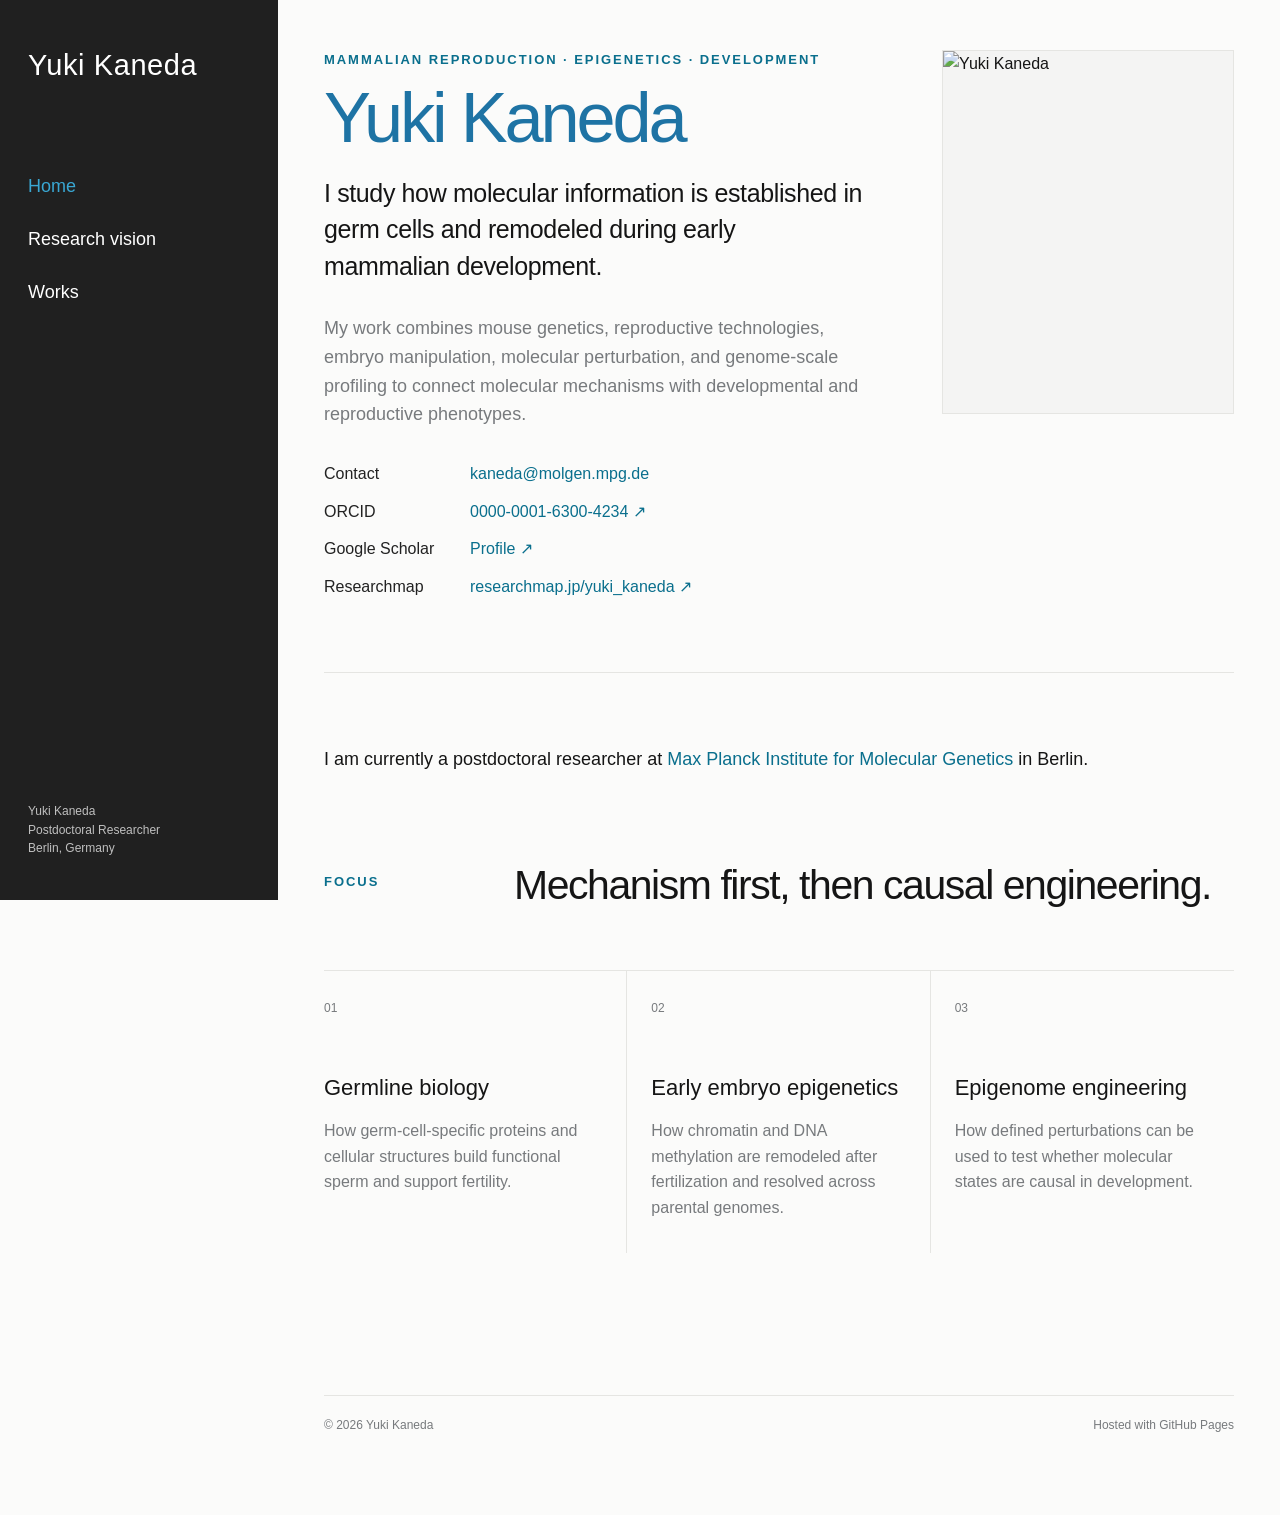
==== index.html @ d10a5d19 "Add files via upload" ====
<!doctype html>
<html lang="en">
<head>
  <meta charset="utf-8">
  <meta name="viewport" content="width=device-width, initial-scale=1">
  <meta name="description" content="Yuki Kaneda — Postdoctoral researcher in mammalian reproduction, developmental biology, and epigenetics.">
  <title>Yuki Kaneda</title>
  <link rel="stylesheet" href="styles.css">
</head>
<body>

<aside class="sidebar">
  <a class="name" href="index.html">Yuki Kaneda</a>
  <nav class="nav">
    <a class="active" href="index.html">Home</a>
    <a class="" href="research.html">Research vision</a>
    <a class="" href="works.html">Works</a>
  </nav>
  <div class="sidebar-bottom">
    Yuki Kaneda<br>
    Postdoctoral Researcher<br>
    Berlin, Germany
  </div>
</aside>
<header class="mobile-header">
  <a href="index.html">Yuki Kaneda</a>
  <nav class="mini-nav">
    <a href="index.html">Home</a>
    <a href="research.html">Research</a>
    <a href="works.html">Works</a>
  </nav>
</header>

<main class="main">
  <div class="page">
    <section class="hero">
      <div>
        <p class="kicker">Mammalian reproduction · Epigenetics · Development</p>
        <h1>Yuki Kaneda</h1>
        <p class="lead">
          I study how molecular information is established in germ cells and remodeled
          during early mammalian development.
        </p>
        <p class="sublead">
          My work combines mouse genetics, reproductive technologies, embryo manipulation,
          molecular perturbation, and genome-scale profiling to connect molecular mechanisms
          with developmental and reproductive phenotypes.
        </p>

        <div class="contact-grid">
          <div class="label">Contact</div>
          <div><a href="mailto:kaneda@molgen.mpg.de">kaneda@molgen.mpg.de</a></div>

          <div class="label">ORCID</div>
          <div><a href="https://orcid.org/0000-0001-6300-4234" target="_blank" rel="noreferrer">0000-0001-6300-4234 ↗</a></div>

          <div class="label">Google Scholar</div>
          <div><a href="https://scholar.google.com/citations?user=6YNJAUAAAAAJ&hl=en" target="_blank" rel="noreferrer">Profile ↗</a></div>

          <div class="label">Researchmap</div>
          <div><a href="https://researchmap.jp/yuki_kaneda" target="_blank" rel="noreferrer">researchmap.jp/yuki_kaneda ↗</a></div>
        </div>
      </div>

      <div class="profile-card">
        <img src="https://avatars.githubusercontent.com/u/191949254?v=4" alt="Yuki Kaneda">
      </div>
    </section>

    <hr class="rule">

    <p class="affiliation">
      I am currently a postdoctoral researcher at
      <a href="https://www.molgen.mpg.de/" target="_blank" rel="noreferrer">Max Planck Institute for Molecular Genetics</a>
      in Berlin.
    </p>

    <section class="section">
      <div class="section-title-row">
        <div class="section-label">Focus</div>
        <h2>Mechanism first, then causal engineering.</h2>
      </div>

      <div class="cards">
        <article class="card">
          <div class="num">01</div>
          <h3>Germline biology</h3>
          <p>How germ-cell-specific proteins and cellular structures build functional sperm and support fertility.</p>
        </article>
        <article class="card">
          <div class="num">02</div>
          <h3>Early embryo epigenetics</h3>
          <p>How chromatin and DNA methylation are remodeled after fertilization and resolved across parental genomes.</p>
        </article>
        <article class="card">
          <div class="num">03</div>
          <h3>Epigenome engineering</h3>
          <p>How defined perturbations can be used to test whether molecular states are causal in development.</p>
        </article>
      </div>
    </section>

    <footer class="footer">
      <span>© 2026 Yuki Kaneda</span>
      <span>Hosted with GitHub Pages</span>
    </footer>
  </div>
</main>
</body>
</html>
---- styles.css ----
:root{
  --sidebar:#202020;
  --sidebar-text:#f7f7f7;
  --bg:#fbfbfa;
  --text:#151515;
  --muted:#777a7d;
  --link:#0a6f8d;
  --line:#e5e5e2;
  --soft:#f2f3f1;
  --content:1120px;
  --sidebar-w:278px;
}

*{box-sizing:border-box}
html{scroll-behavior:smooth}
body{
  margin:0;
  background:var(--bg);
  color:var(--text);
  font-family:Inter, ui-sans-serif, -apple-system, BlinkMacSystemFont, "Segoe UI", Helvetica, Arial, sans-serif;
  line-height:1.6;
  -webkit-font-smoothing:antialiased;
}
a{color:var(--link);text-decoration:none}
a:hover{text-decoration:underline}

.sidebar{
  position:fixed;
  inset:0 auto 0 0;
  width:var(--sidebar-w);
  background:var(--sidebar);
  color:var(--sidebar-text);
  padding:42px 28px;
  display:flex;
  flex-direction:column;
  z-index:10;
}
.name{
  font-size:29px;
  font-weight:300;
  letter-spacing:.02em;
  color:white;
  text-decoration:none;
  margin-bottom:84px;
}
.nav{display:flex;flex-direction:column;gap:24px}
.nav a{
  color:white;
  font-size:18px;
  font-weight:400;
  text-decoration:none;
}
.nav a.active{color:#39a7d3}
.sidebar-bottom{
  margin-top:auto;
  font-size:12px;
  color:#bfbfbf;
  line-height:1.55;
}

.main{
  margin-left:var(--sidebar-w);
  min-height:100vh;
}
.page{
  width:min(var(--content), calc(100% - 92px));
  margin:0 auto;
  padding:44px 0 80px;
}
.hero{
  display:grid;
  grid-template-columns:minmax(0,1.3fr) minmax(260px,.7fr);
  gap:76px;
  align-items:start;
  padding-top:6px;
}
.kicker{
  font-size:13px;
  text-transform:uppercase;
  letter-spacing:.15em;
  color:var(--link);
  font-weight:700;
  margin:0 0 12px;
}
h1{
  margin:0 0 22px;
  font-size:clamp(44px,5.5vw,72px);
  line-height:1;
  letter-spacing:-.045em;
  font-weight:350;
  color:#1e73a4;
}
h2{
  margin:0 0 20px;
  font-size:clamp(30px,3.2vw,48px);
  line-height:1.1;
  letter-spacing:-.035em;
  font-weight:500;
}
h3{
  margin:0 0 8px;
  font-size:22px;
  line-height:1.35;
  font-weight:500;
}
.lead{
  max-width:760px;
  font-size:25px;
  line-height:1.45;
  letter-spacing:-.015em;
  margin:0 0 30px;
}
.sublead{
  max-width:760px;
  font-size:18px;
  color:var(--muted);
  margin:0;
}
.profile-card{
  border:1px solid var(--line);
  background:#f4f4f3;
  min-height:320px;
  overflow:hidden;
}
.profile-card img{
  width:100%;
  height:100%;
  aspect-ratio:4/5;
  object-fit:cover;
  display:block;
  filter:grayscale(15%);
}
.contact-grid{
  display:grid;
  grid-template-columns:130px 1fr;
  gap:12px 16px;
  margin-top:32px;
  font-size:16px;
}
.contact-grid .label{color:#222}
.contact-grid a{word-break:break-word}

.rule{border:0;border-top:1px solid var(--line);margin:72px 0}
.intro{
  font-size:20px;
  max-width:780px;
  margin:0;
}
.affiliation{margin-top:56px;font-size:18px}

.section{padding:72px 0}
.section.compact{padding-top:36px}
.section-title-row{
  display:grid;
  grid-template-columns:160px 1fr;
  gap:30px;
  align-items:start;
  margin-bottom:42px;
}
.section-label{
  color:var(--link);
  font-size:13px;
  font-weight:700;
  text-transform:uppercase;
  letter-spacing:.15em;
  padding-top:9px;
}
.cards{
  display:grid;
  grid-template-columns:repeat(3,1fr);
  border-top:1px solid var(--line);
}
.card{
  padding:28px 24px 32px 0;
  min-height:250px;
  border-right:1px solid var(--line);
}
.card + .card{padding-left:24px}
.card:last-child{border-right:none}
.card .num{
  color:var(--muted);
  font-size:12px;
  margin-bottom:54px;
}
.card p{color:var(--muted);margin-bottom:0}

.vision-block{
  display:grid;
  grid-template-columns:1fr 1.35fr;
  gap:70px;
  padding:56px 0;
  border-top:1px solid var(--line);
}
.vision-block:first-of-type{border-top:none}
.vision-number{
  font-size:13px;
  color:var(--link);
  font-weight:700;
  letter-spacing:.12em;
}
.vision-text p{color:#555;max-width:700px}
.question{
  font-size:22px;
  line-height:1.5;
  color:#2b2b2b;
  max-width:780px;
}

.pub-list{
  border-top:1px solid var(--line);
}
.pub{
  display:grid;
  grid-template-columns:88px 1fr;
  gap:28px;
  padding:28px 0;
  border-bottom:1px solid var(--line);
}
.pub-year{
  color:var(--muted);
  font-size:14px;
  padding-top:4px;
}
.pub-title{
  font-size:20px;
  line-height:1.4;
  color:#155d72;
  font-weight:500;
  margin:0 0 6px;
}
.pub-authors,.pub-journal{
  color:var(--muted);
  margin:2px 0;
  font-size:15px;
}
.pub-links{
  display:flex;
  flex-wrap:wrap;
  gap:14px;
  margin-top:11px;
  font-size:14px;
  font-weight:600;
}
.note{
  background:var(--soft);
  padding:18px 20px;
  border-left:3px solid var(--link);
  color:#555;
  margin-top:28px;
}
.footer{
  margin-top:70px;
  padding-top:20px;
  border-top:1px solid var(--line);
  display:flex;
  justify-content:space-between;
  gap:20px;
  color:var(--muted);
  font-size:12px;
}

.mobile-header{display:none}

@media (max-width: 900px){
  .sidebar{display:none}
  .mobile-header{
    display:flex;
    position:sticky;
    top:0;
    z-index:20;
    background:rgba(32,32,32,.96);
    color:white;
    align-items:center;
    justify-content:space-between;
    padding:14px 20px;
  }
  .mobile-header a{color:white;text-decoration:none}
  .mobile-header .mini-nav{display:flex;gap:14px;font-size:13px}
  .main{margin-left:0}
  .page{width:min(100% - 40px, var(--content));padding-top:44px}
  .hero{grid-template-columns:1fr;gap:38px}
  .profile-card{width:min(380px,100%)}
  .section-title-row,.vision-block{grid-template-columns:1fr;gap:18px}
  .cards{grid-template-columns:1fr}
  .card,.card + .card{
    padding:28px 0;
    border-right:none;
    border-bottom:1px solid var(--line);
    min-height:auto;
  }
  .card .num{margin-bottom:20px}
}

@media (max-width: 560px){
  .mobile-header{align-items:flex-start}
  .mobile-header .mini-nav{gap:9px;flex-wrap:wrap;justify-content:flex-end}
  .page{width:calc(100% - 30px)}
  h1{font-size:48px}
  .lead{font-size:21px}
  .contact-grid{grid-template-columns:1fr;gap:2px}
  .contact-grid .label{margin-top:10px;font-weight:600}
  .pub{grid-template-columns:1fr;gap:5px}
  .footer{flex-direction:column}
}
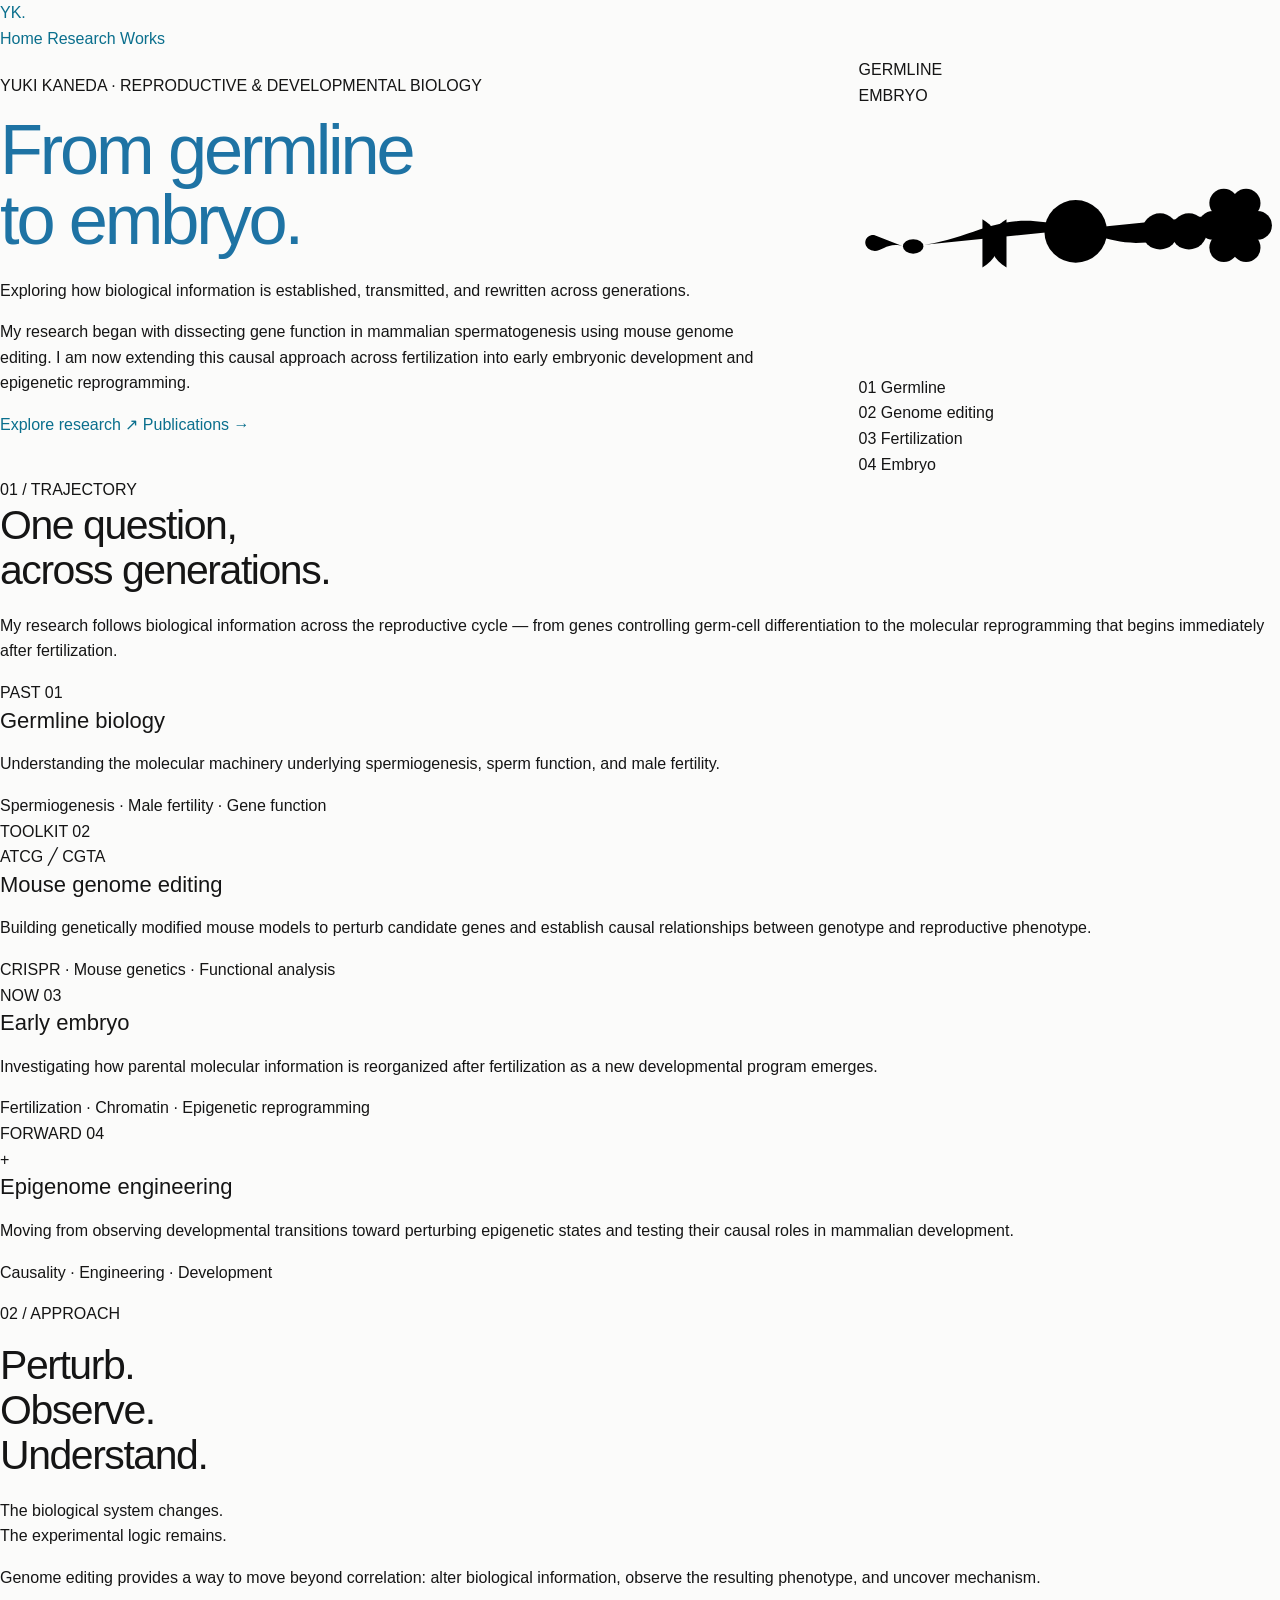
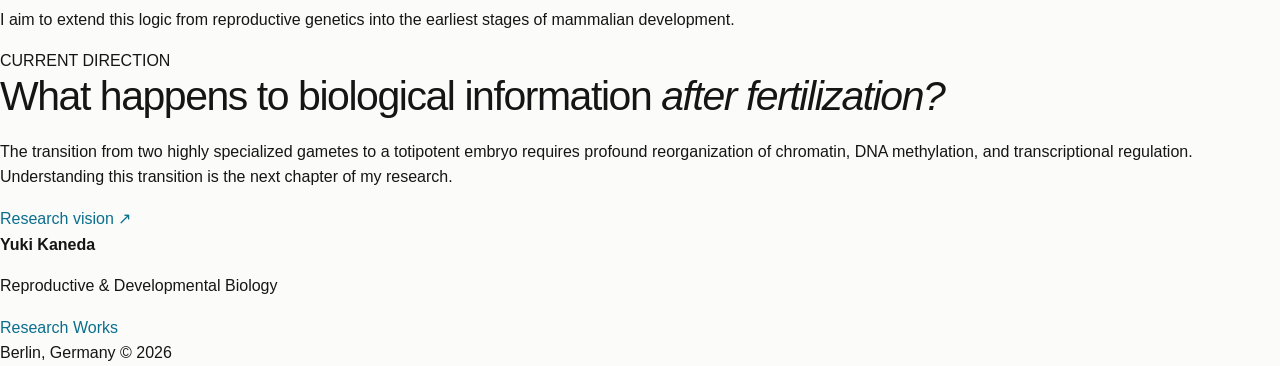
==== commit de717af7: "Refactor index.html for improved structure and content Updated the HTML structure and content, inclu" ====
--- a/index.html
+++ b/index.html
@@ -1,110 +1,446 @@
-<!doctype html>
+<!DOCTYPE html>
 <html lang="en">
 <head>
-  <meta charset="utf-8">
-  <meta name="viewport" content="width=device-width, initial-scale=1">
-  <meta name="description" content="Yuki Kaneda — Postdoctoral researcher in mammalian reproduction, developmental biology, and epigenetics.">
-  <title>Yuki Kaneda</title>
+  <meta charset="UTF-8">
+  <meta name="viewport" content="width=device-width, initial-scale=1.0">
+
+  <title>Yuki Kaneda | Reproduction & Development</title>
+
+  <meta
+    name="description"
+    content="Yuki Kaneda — studying mammalian reproduction, germline biology, genome editing and early embryonic development."
+  >
+
   <link rel="stylesheet" href="styles.css">
 </head>
+
 <body>
 
-<aside class="sidebar">
-  <a class="name" href="index.html">Yuki Kaneda</a>
-  <nav class="nav">
-    <a class="active" href="index.html">Home</a>
-    <a class="" href="research.html">Research vision</a>
-    <a class="" href="works.html">Works</a>
-  </nav>
-  <div class="sidebar-bottom">
-    Yuki Kaneda<br>
-    Postdoctoral Researcher<br>
-    Berlin, Germany
-  </div>
-</aside>
-<header class="mobile-header">
-  <a href="index.html">Yuki Kaneda</a>
-  <nav class="mini-nav">
-    <a href="index.html">Home</a>
+<header class="site-header">
+  <a class="logo" href="index.html">
+    YK<span>.</span>
+  </a>
+
+  <nav>
+    <a href="index.html" class="active">Home</a>
     <a href="research.html">Research</a>
     <a href="works.html">Works</a>
   </nav>
 </header>
 
-<main class="main">
-  <div class="page">
-    <section class="hero">
-      <div>
-        <p class="kicker">Mammalian reproduction · Epigenetics · Development</p>
-        <h1>Yuki Kaneda</h1>
-        <p class="lead">
-          I study how molecular information is established in germ cells and remodeled
-          during early mammalian development.
-        </p>
-        <p class="sublead">
-          My work combines mouse genetics, reproductive technologies, embryo manipulation,
-          molecular perturbation, and genome-scale profiling to connect molecular mechanisms
-          with developmental and reproductive phenotypes.
-        </p>
-
-        <div class="contact-grid">
-          <div class="label">Contact</div>
-          <div><a href="mailto:kaneda@molgen.mpg.de">kaneda@molgen.mpg.de</a></div>
-
-          <div class="label">ORCID</div>
-          <div><a href="https://orcid.org/0000-0001-6300-4234" target="_blank" rel="noreferrer">0000-0001-6300-4234 ↗</a></div>
-
-          <div class="label">Google Scholar</div>
-          <div><a href="https://scholar.google.com/citations?user=6YNJAUAAAAAJ&hl=en" target="_blank" rel="noreferrer">Profile ↗</a></div>
-
-          <div class="label">Researchmap</div>
-          <div><a href="https://researchmap.jp/yuki_kaneda" target="_blank" rel="noreferrer">researchmap.jp/yuki_kaneda ↗</a></div>
-        </div>
+
+<main>
+
+  <!-- HERO -->
+  <section class="hero">
+
+    <div class="hero-copy">
+
+      <p class="eyebrow">YUKI KANEDA · REPRODUCTIVE & DEVELOPMENTAL BIOLOGY</p>
+
+      <h1>
+        From
+        <span class="germline-text">germline</span>
+        <br>
+        to
+        <span class="embryo-text">embryo.</span>
+      </h1>
+
+      <p class="hero-lead">
+        Exploring how biological information is established,
+        transmitted, and rewritten across generations.
+      </p>
+
+      <p class="hero-description">
+        My research began with dissecting gene function in mammalian
+        spermatogenesis using mouse genome editing. I am now extending
+        this causal approach across fertilization into early embryonic
+        development and epigenetic reprogramming.
+      </p>
+
+      <div class="hero-links">
+        <a class="primary-button" href="research.html">
+          Explore research
+          <span>↗</span>
+        </a>
+
+        <a class="text-link" href="works.html">
+          Publications →
+        </a>
       </div>
 
-      <div class="profile-card">
-        <img src="https://avatars.githubusercontent.com/u/191949254?v=4" alt="Yuki Kaneda">
+    </div>
+
+
+    <!-- DEVELOPMENTAL VISUAL -->
+    <div class="development-visual" aria-hidden="true">
+
+      <div class="visual-label label-left">
+        GERMLINE
       </div>
-    </section>
-
-    <hr class="rule">
-
-    <p class="affiliation">
-      I am currently a postdoctoral researcher at
-      <a href="https://www.molgen.mpg.de/" target="_blank" rel="noreferrer">Max Planck Institute for Molecular Genetics</a>
-      in Berlin.
+
+      <div class="visual-label label-right">
+        EMBRYO
+      </div>
+
+
+      <svg viewBox="0 0 700 430" class="development-svg">
+
+        <defs>
+          <linearGradient id="trajectoryGradient"
+                          x1="0%" y1="0%"
+                          x2="100%" y2="0%">
+            <stop offset="0%" stop-color="#28717a"/>
+            <stop offset="52%" stop-color="#806b91"/>
+            <stop offset="100%" stop-color="#c77f68"/>
+          </linearGradient>
+        </defs>
+
+
+        <!-- trajectory -->
+        <path
+          class="trajectory"
+          d="M80 230
+             C180 225 220 175 310 190
+             C400 205 420 235 500 220
+             C555 210 585 190 625 175"
+        />
+
+
+        <!-- sperm -->
+        <g class="sperm">
+          <ellipse cx="90" cy="230" rx="17" ry="12"/>
+          <path
+            d="M74 230
+               C45 220 35 245 18 235
+               C5 228 10 210 25 211"
+          />
+        </g>
+
+
+        <!-- genome editing -->
+        <g class="dna-symbol">
+          <path d="M205 185 C240 205 240 245 205 265"/>
+          <path d="M245 185 C210 205 210 245 245 265"/>
+
+          <line x1="215" y1="198" x2="235" y2="198"/>
+          <line x1="211" y1="215" x2="239" y2="215"/>
+          <line x1="211" y1="235" x2="239" y2="235"/>
+          <line x1="215" y1="252" x2="235" y2="252"/>
+        </g>
+
+
+        <!-- oocyte / fertilization -->
+        <g class="fertilization">
+          <circle cx="360" cy="205" r="52"/>
+          <circle cx="345" cy="197" r="11"/>
+          <circle cx="375" cy="214" r="11"/>
+        </g>
+
+
+        <!-- two cell -->
+        <g class="two-cell">
+          <circle cx="500" cy="205" r="30"/>
+          <circle cx="548" cy="205" r="30"/>
+        </g>
+
+
+        <!-- embryo -->
+        <g class="embryo-cluster">
+          <circle cx="606" cy="158" r="24"/>
+          <circle cx="643" cy="158" r="24"/>
+
+          <circle cx="588" cy="195" r="24"/>
+          <circle cx="625" cy="195" r="24"/>
+          <circle cx="662" cy="195" r="24"/>
+
+          <circle cx="606" cy="232" r="24"/>
+          <circle cx="643" cy="232" r="24"/>
+        </g>
+
+      </svg>
+
+
+      <div class="stage-labels">
+
+        <div>
+          <span>01</span>
+          Germline
+        </div>
+
+        <div>
+          <span>02</span>
+          Genome editing
+        </div>
+
+        <div>
+          <span>03</span>
+          Fertilization
+        </div>
+
+        <div>
+          <span>04</span>
+          Embryo
+        </div>
+
+      </div>
+
+    </div>
+
+  </section>
+
+
+
+  <!-- TRAJECTORY -->
+  <section class="trajectory-section">
+
+    <div class="section-number">01 / TRAJECTORY</div>
+
+    <div class="trajectory-heading">
+
+      <h2>
+        One question,
+        <br>
+        across generations.
+      </h2>
+
+      <p>
+        My research follows biological information across the
+        reproductive cycle — from genes controlling germ-cell
+        differentiation to the molecular reprogramming that begins
+        immediately after fertilization.
+      </p>
+
+    </div>
+
+
+    <div class="research-flow">
+
+
+      <article class="research-stage germline-stage">
+
+        <div class="stage-top">
+          <span>PAST</span>
+          <span>01</span>
+        </div>
+
+        <div class="cell-icon single-cell"></div>
+
+        <h3>Germline biology</h3>
+
+        <p>
+          Understanding the molecular machinery underlying
+          spermiogenesis, sperm function, and male fertility.
+        </p>
+
+        <div class="keywords">
+          Spermiogenesis · Male fertility · Gene function
+        </div>
+
+      </article>
+
+
+
+      <article class="research-stage editing-stage">
+
+        <div class="stage-top">
+          <span>TOOLKIT</span>
+          <span>02</span>
+        </div>
+
+        <div class="edit-icon">
+          <span>ATCG</span>
+          <span class="edit-cut">╱</span>
+          <span>CGTA</span>
+        </div>
+
+        <h3>Mouse genome editing</h3>
+
+        <p>
+          Building genetically modified mouse models to perturb
+          candidate genes and establish causal relationships between
+          genotype and reproductive phenotype.
+        </p>
+
+        <div class="keywords">
+          CRISPR · Mouse genetics · Functional analysis
+        </div>
+
+      </article>
+
+
+
+      <article class="research-stage embryo-stage">
+
+        <div class="stage-top">
+          <span>NOW</span>
+          <span>03</span>
+        </div>
+
+        <div class="mini-embryo">
+          <i></i>
+          <i></i>
+          <i></i>
+          <i></i>
+        </div>
+
+        <h3>Early embryo</h3>
+
+        <p>
+          Investigating how parental molecular information is
+          reorganized after fertilization as a new developmental
+          program emerges.
+        </p>
+
+        <div class="keywords">
+          Fertilization · Chromatin · Epigenetic reprogramming
+        </div>
+
+      </article>
+
+
+
+      <article class="research-stage future-stage">
+
+        <div class="stage-top">
+          <span>FORWARD</span>
+          <span>04</span>
+        </div>
+
+        <div class="future-icon">
+          <div></div>
+          <span>+</span>
+        </div>
+
+        <h3>Epigenome engineering</h3>
+
+        <p>
+          Moving from observing developmental transitions toward
+          perturbing epigenetic states and testing their causal roles
+          in mammalian development.
+        </p>
+
+        <div class="keywords">
+          Causality · Engineering · Development
+        </div>
+
+      </article>
+
+    </div>
+
+  </section>
+
+
+
+  <!-- PHILOSOPHY -->
+  <section class="philosophy">
+
+    <p class="section-number">02 / APPROACH</p>
+
+    <div class="philosophy-grid">
+
+      <h2>
+        Perturb.
+        <br>
+        Observe.
+        <br>
+        Understand.
+      </h2>
+
+      <div class="philosophy-copy">
+
+        <p class="large-copy">
+          The biological system changes.
+          <br>
+          The experimental logic remains.
+        </p>
+
+        <p>
+          Genome editing provides a way to move beyond correlation:
+          alter biological information, observe the resulting
+          phenotype, and uncover mechanism.
+        </p>
+
+        <p>
+          I aim to extend this logic from reproductive genetics
+          into the earliest stages of mammalian development.
+        </p>
+
+      </div>
+
+    </div>
+
+  </section>
+
+
+
+  <!-- CURRENT -->
+  <section class="current-section">
+
+    <div class="current-marker">
+      <div class="pulse-cell"></div>
+      <span>CURRENT DIRECTION</span>
+    </div>
+
+    <h2>
+      What happens to biological information
+      <em>after fertilization?</em>
+    </h2>
+
+    <p>
+      The transition from two highly specialized gametes to a
+      totipotent embryo requires profound reorganization of chromatin,
+      DNA methylation, and transcriptional regulation. Understanding
+      this transition is the next chapter of my research.
     </p>
 
-    <section class="section">
-      <div class="section-title-row">
-        <div class="section-label">Focus</div>
-        <h2>Mechanism first, then causal engineering.</h2>
-      </div>
-
-      <div class="cards">
-        <article class="card">
-          <div class="num">01</div>
-          <h3>Germline biology</h3>
-          <p>How germ-cell-specific proteins and cellular structures build functional sperm and support fertility.</p>
-        </article>
-        <article class="card">
-          <div class="num">02</div>
-          <h3>Early embryo epigenetics</h3>
-          <p>How chromatin and DNA methylation are remodeled after fertilization and resolved across parental genomes.</p>
-        </article>
-        <article class="card">
-          <div class="num">03</div>
-          <h3>Epigenome engineering</h3>
-          <p>How defined perturbations can be used to test whether molecular states are causal in development.</p>
-        </article>
-      </div>
-    </section>
-
-    <footer class="footer">
-      <span>© 2026 Yuki Kaneda</span>
-      <span>Hosted with GitHub Pages</span>
-    </footer>
+    <a href="research.html" class="large-link">
+      Research vision
+      <span>↗</span>
+    </a>
+
+  </section>
+
+
+</main>
+
+
+
+<footer>
+
+  <div>
+    <strong>Yuki Kaneda</strong>
+    <p>Reproductive & Developmental Biology</p>
   </div>
-</main>
+
+  <div class="footer-links">
+    <a href="research.html">Research</a>
+    <a href="works.html">Works</a>
+  </div>
+
+  <div class="footer-note">
+    <span>Berlin, Germany</span>
+    <span>© 2026</span>
+  </div>
+
+</footer>
+
+
+<script>
+  const observer = new IntersectionObserver((entries) => {
+    entries.forEach((entry) => {
+      if (entry.isIntersecting) {
+        entry.target.classList.add("visible");
+      }
+    });
+  }, {
+    threshold: 0.12
+  });
+
+  document
+    .querySelectorAll(".research-stage, .trajectory-heading, .philosophy-grid")
+    .forEach((element) => observer.observe(element));
+</script>
+
 </body>
 </html>
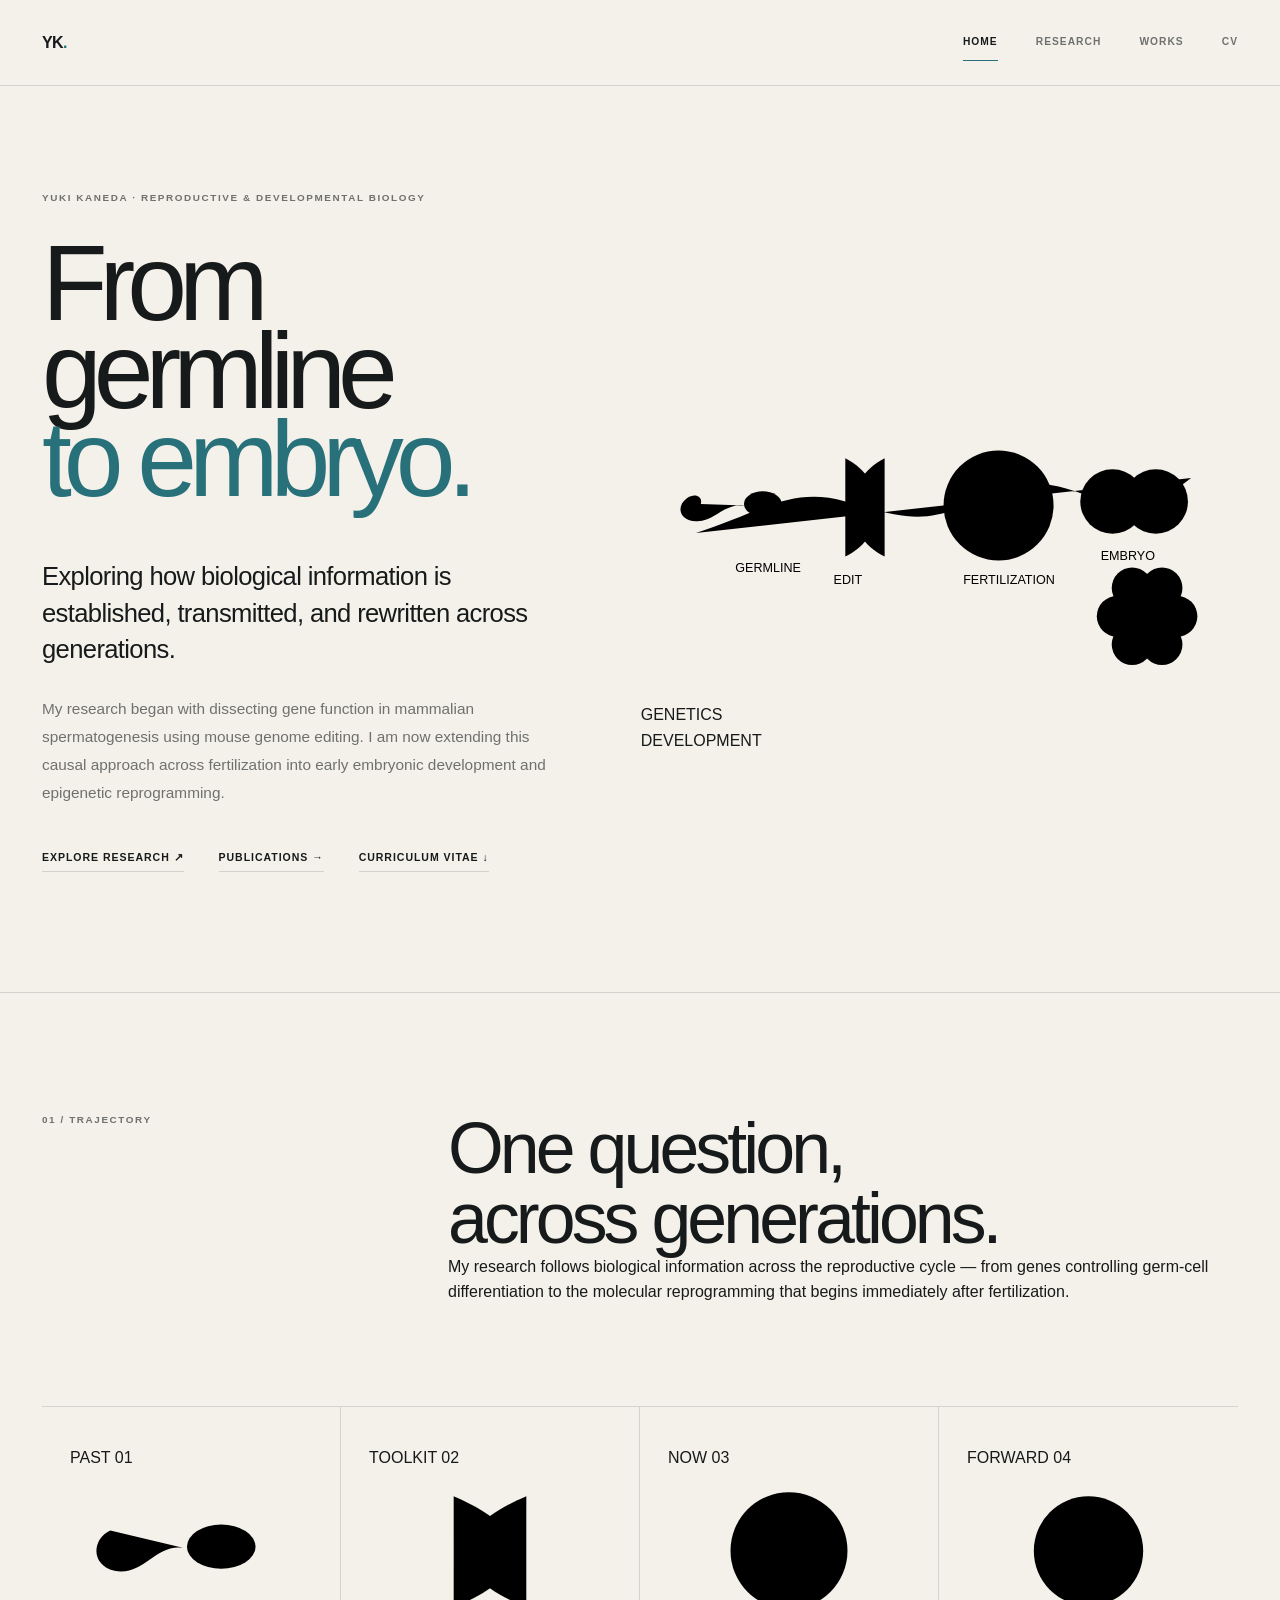
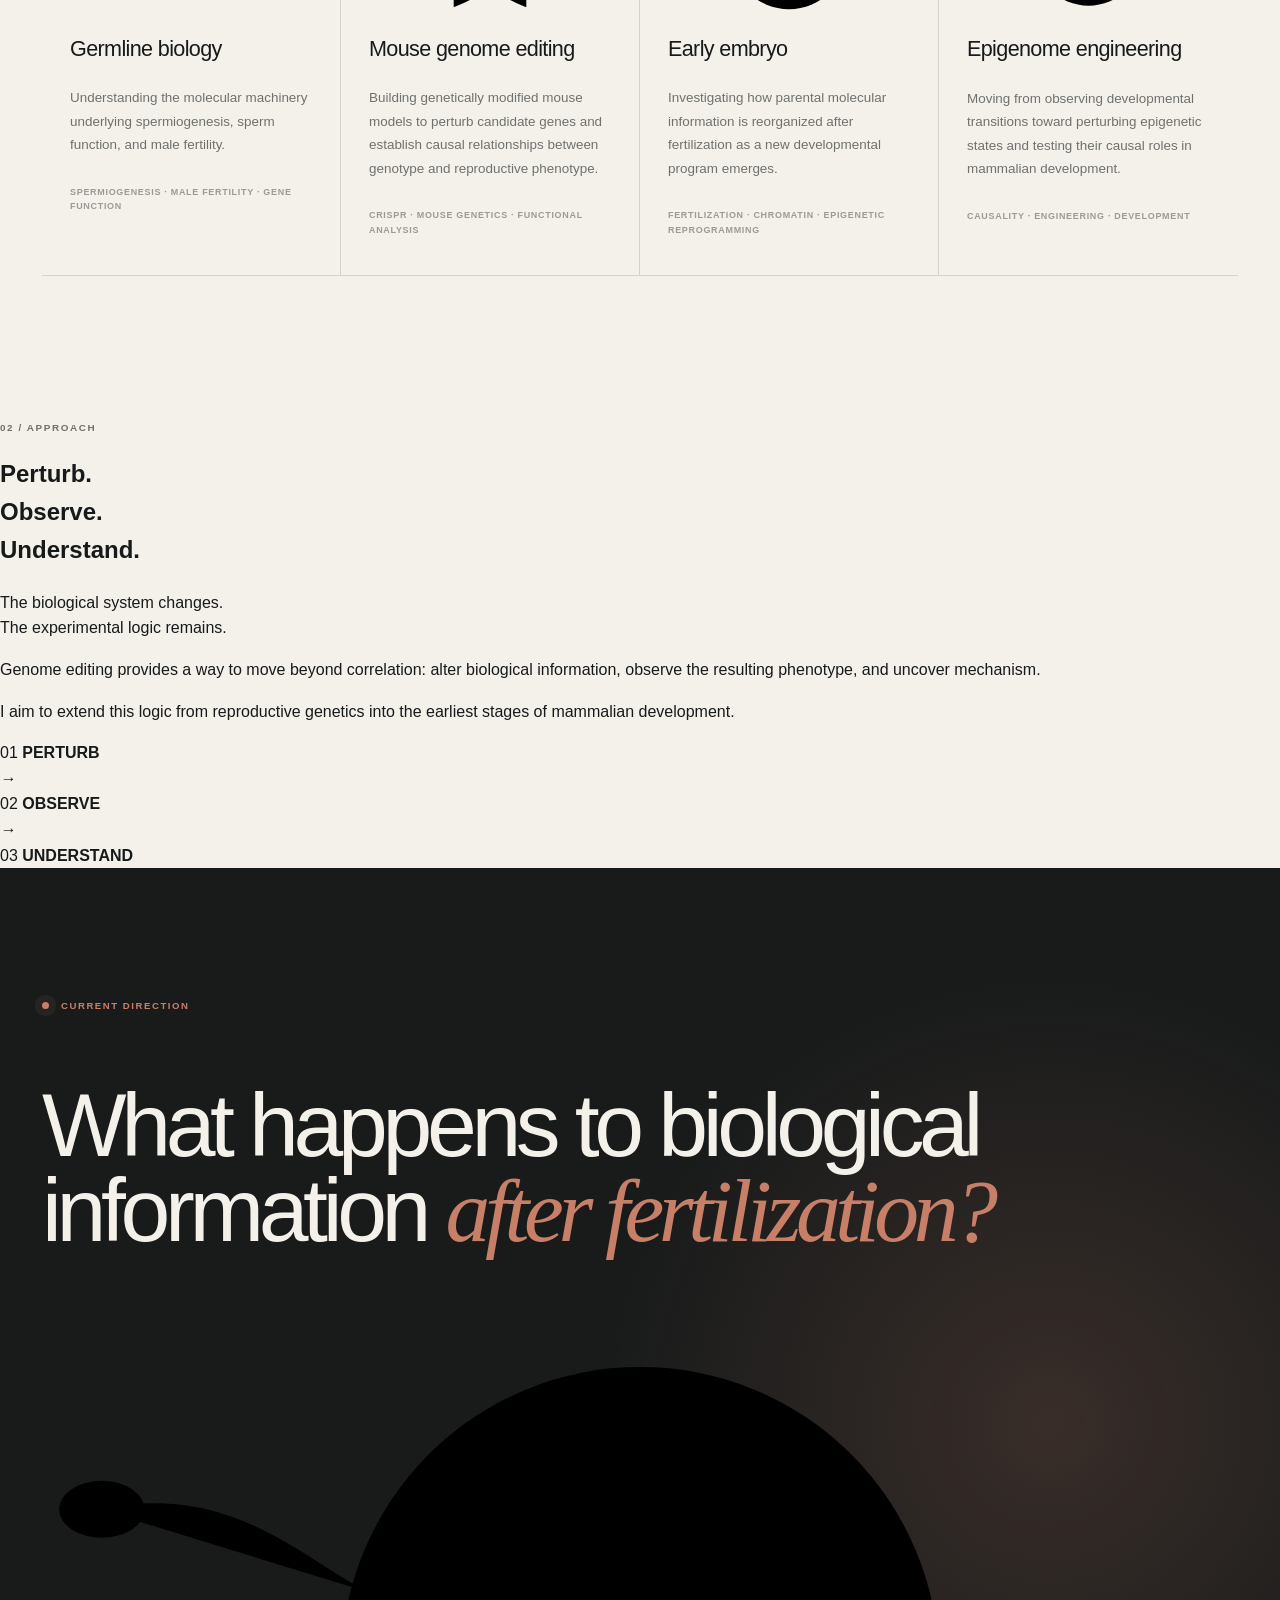
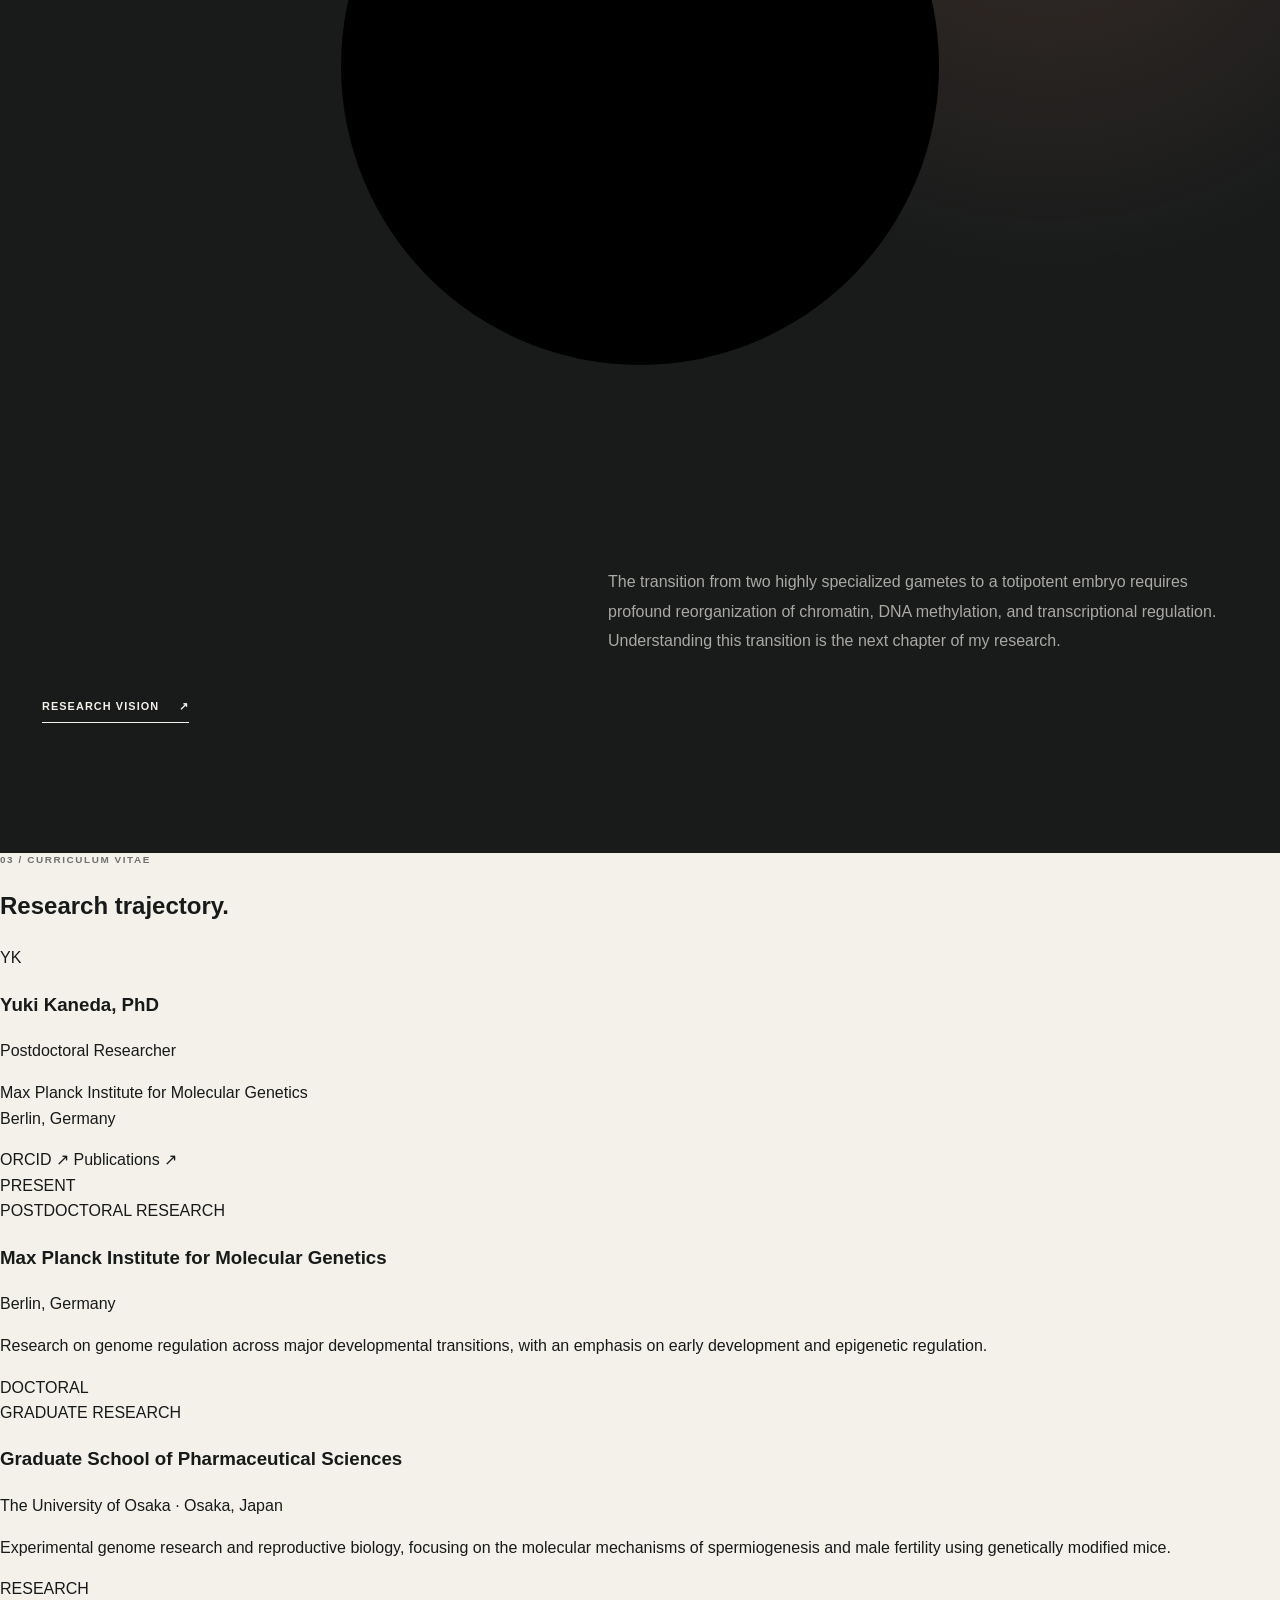
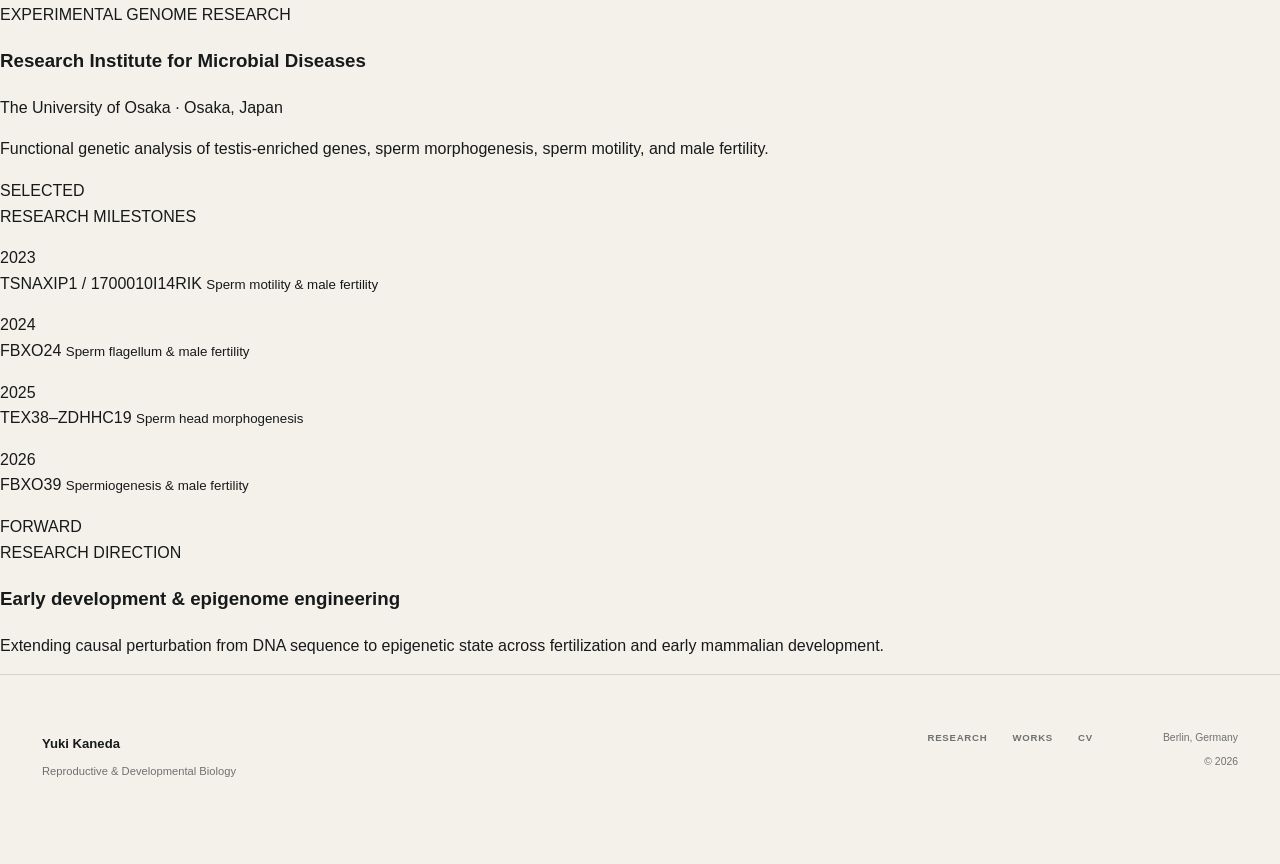
==== commit aa80170d: "Update index.html" ====
--- a/index.html
+++ b/index.html
@@ -8,7 +8,7 @@
 
   <meta
     name="description"
-    content="Yuki Kaneda — studying mammalian reproduction, germline biology, genome editing and early embryonic development."
+    content="Yuki Kaneda — postdoctoral researcher studying mammalian reproduction, genome editing, fertilization and early embryonic development."
   >
 
   <link rel="stylesheet" href="styles.css">
@@ -17,33 +17,37 @@
 <body>
 
 <header class="site-header">
-  <a class="logo" href="index.html">
+  <a class="logo" href="index.html" aria-label="Yuki Kaneda home">
     YK<span>.</span>
   </a>
 
-  <nav>
+  <nav aria-label="Main navigation">
     <a href="index.html" class="active">Home</a>
     <a href="research.html">Research</a>
     <a href="works.html">Works</a>
+    <a href="#cv">CV</a>
   </nav>
 </header>
 
 
 <main>
 
-  <!-- HERO -->
+  <!-- ======================================================
+       HERO
+  ======================================================= -->
+
   <section class="hero">
 
     <div class="hero-copy">
 
-      <p class="eyebrow">YUKI KANEDA · REPRODUCTIVE & DEVELOPMENTAL BIOLOGY</p>
+      <p class="eyebrow">
+        YUKI KANEDA · REPRODUCTIVE & DEVELOPMENTAL BIOLOGY
+      </p>
 
       <h1>
-        From
-        <span class="germline-text">germline</span>
+        From germline
         <br>
-        to
-        <span class="embryo-text">embryo.</span>
+        <span>to embryo.</span>
       </h1>
 
       <p class="hero-lead">
@@ -59,37 +63,28 @@
       </p>
 
       <div class="hero-links">
-        <a class="primary-button" href="research.html">
-          Explore research
-          <span>↗</span>
-        </a>
-
-        <a class="text-link" href="works.html">
-          Publications →
-        </a>
+        <a href="research.html">Explore research ↗</a>
+        <a href="works.html">Publications →</a>
+        <a href="#cv">Curriculum vitae ↓</a>
       </div>
 
     </div>
 
 
-    <!-- DEVELOPMENTAL VISUAL -->
-    <div class="development-visual" aria-hidden="true">
-
-      <div class="visual-label label-left">
-        GERMLINE
-      </div>
-
-      <div class="visual-label label-right">
-        EMBRYO
-      </div>
-
-
-      <svg viewBox="0 0 700 430" class="development-svg">
+    <!-- Unified scientific illustration -->
+
+    <div class="home-science-visual" aria-hidden="true">
+
+      <svg viewBox="0 0 760 500">
 
         <defs>
-          <linearGradient id="trajectoryGradient"
-                          x1="0%" y1="0%"
-                          x2="100%" y2="0%">
+          <linearGradient
+            id="homeGradient"
+            x1="0%"
+            y1="0%"
+            x2="100%"
+            y2="0%"
+          >
             <stop offset="0%" stop-color="#28717a"/>
             <stop offset="52%" stop-color="#806b91"/>
             <stop offset="100%" stop-color="#c77f68"/>
@@ -98,90 +93,163 @@
 
 
         <!-- trajectory -->
+
         <path
-          class="trajectory"
-          d="M80 230
-             C180 225 220 175 310 190
-             C400 205 420 235 500 220
-             C555 210 585 190 625 175"
+          class="science-path"
+          d="
+            M70 285
+            C150 260 190 225 260 245
+            C330 266 365 275 420 245
+            C485 210 530 220 585 245
+            C625 263 655 250 700 215
+          "
         />
 
 
         <!-- sperm -->
-        <g class="sperm">
-          <ellipse cx="90" cy="230" rx="17" ry="12"/>
+
+        <g class="science-germline">
+          <ellipse
+            cx="155"
+            cy="248"
+            rx="24"
+            ry="16"
+          />
+
           <path
-            d="M74 230
-               C45 220 35 245 18 235
-               C5 228 10 210 25 211"
+            d="
+              M132 250
+              C105 247 96 269 72 270
+              C49 271 44 251 58 241
+              C69 233 79 239 76 248
+            "
           />
         </g>
 
 
-        <!-- genome editing -->
-        <g class="dna-symbol">
-          <path d="M205 185 C240 205 240 245 205 265"/>
-          <path d="M245 185 C210 205 210 245 245 265"/>
-
-          <line x1="215" y1="198" x2="235" y2="198"/>
-          <line x1="211" y1="215" x2="239" y2="215"/>
-          <line x1="211" y1="235" x2="239" y2="235"/>
-          <line x1="215" y1="252" x2="235" y2="252"/>
+        <!-- DNA -->
+
+        <g class="science-dna">
+
+          <path
+            d="
+              M260 190
+              C315 218 315 288 260 315
+            "
+          />
+
+          <path
+            d="
+              M310 190
+              C255 218 255 288 310 315
+            "
+          />
+
+          <line x1="272" y1="205" x2="298" y2="205"/>
+          <line x1="263" y1="230" x2="307" y2="230"/>
+          <line x1="263" y1="255" x2="307" y2="255"/>
+          <line x1="263" y1="280" x2="307" y2="280"/>
+          <line x1="272" y1="303" x2="298" y2="303"/>
+
+          <!-- edit mark -->
+
+          <line
+            class="science-edit"
+            x1="315"
+            y1="238"
+            x2="337"
+            y2="261"
+          />
+
+          <line
+            class="science-edit"
+            x1="337"
+            y1="238"
+            x2="315"
+            y2="261"
+          />
+
         </g>
 
 
-        <!-- oocyte / fertilization -->
-        <g class="fertilization">
-          <circle cx="360" cy="205" r="52"/>
-          <circle cx="345" cy="197" r="11"/>
-          <circle cx="375" cy="214" r="11"/>
+        <!-- fertilized oocyte -->
+
+        <g class="science-fertilization">
+
+          <circle
+            cx="455"
+            cy="250"
+            r="70"
+          />
+
+          <circle
+            cx="435"
+            cy="242"
+            r="18"
+          />
+
+          <circle
+            cx="475"
+            cy="260"
+            r="18"
+          />
+
         </g>
 
 
-        <!-- two cell -->
-        <g class="two-cell">
-          <circle cx="500" cy="205" r="30"/>
-          <circle cx="548" cy="205" r="30"/>
+        <!-- 2-cell -->
+
+        <g class="science-embryo">
+
+          <circle
+            cx="600"
+            cy="245"
+            r="41"
+          />
+
+          <circle
+            cx="655"
+            cy="245"
+            r="41"
+          />
+
         </g>
 
 
-        <!-- embryo -->
-        <g class="embryo-cluster">
-          <circle cx="606" cy="158" r="24"/>
-          <circle cx="643" cy="158" r="24"/>
-
-          <circle cx="588" cy="195" r="24"/>
-          <circle cx="625" cy="195" r="24"/>
-          <circle cx="662" cy="195" r="24"/>
-
-          <circle cx="606" cy="232" r="24"/>
-          <circle cx="643" cy="232" r="24"/>
+        <!-- small later embryo -->
+
+        <g class="science-embryo science-late">
+
+          <circle cx="625" cy="355" r="26"/>
+          <circle cx="663" cy="355" r="26"/>
+
+          <circle cx="606" cy="391" r="26"/>
+          <circle cx="644" cy="391" r="26"/>
+          <circle cx="682" cy="391" r="26"/>
+
+          <circle cx="625" cy="427" r="26"/>
+          <circle cx="663" cy="427" r="26"/>
+
         </g>
 
+
+        <!-- labels -->
+
+        <text x="120" y="335">GERMLINE</text>
+        <text x="245" y="350">EDIT</text>
+        <text x="410" y="350">FERTILIZATION</text>
+        <text x="585" y="320">EMBRYO</text>
+
       </svg>
 
 
-      <div class="stage-labels">
-
-        <div>
-          <span>01</span>
-          Germline
-        </div>
-
-        <div>
-          <span>02</span>
-          Genome editing
-        </div>
-
-        <div>
-          <span>03</span>
-          Fertilization
-        </div>
-
-        <div>
-          <span>04</span>
-          Embryo
-        </div>
+      <div class="visual-scale">
+
+        <span>GENETICS</span>
+
+        <div class="visual-scale-line"></div>
+
+        <span>DEVELOPMENT</span>
 
       </div>
 
@@ -190,41 +258,67 @@
   </section>
 
 
-
-  <!-- TRAJECTORY -->
+  <!-- ======================================================
+       TRAJECTORY
+  ======================================================= -->
+
   <section class="trajectory-section">
 
-    <div class="section-number">01 / TRAJECTORY</div>
-
     <div class="trajectory-heading">
 
-      <h2>
-        One question,
-        <br>
-        across generations.
-      </h2>
-
-      <p>
-        My research follows biological information across the
-        reproductive cycle — from genes controlling germ-cell
-        differentiation to the molecular reprogramming that begins
-        immediately after fertilization.
+      <p class="section-number">
+        01 / TRAJECTORY
       </p>
 
+      <div>
+
+        <h2>
+          One question,
+          <br>
+          across generations.
+        </h2>
+
+        <p class="section-intro">
+          My research follows biological information across the
+          reproductive cycle — from genes controlling germ-cell
+          differentiation to the molecular reprogramming that
+          begins immediately after fertilization.
+        </p>
+
+      </div>
+
     </div>
 
 
-    <div class="research-flow">
-
-
-      <article class="research-stage germline-stage">
+    <div class="research-grid">
+
+
+      <!-- 01 -->
+
+      <article class="research-stage">
 
         <div class="stage-top">
           <span>PAST</span>
           <span>01</span>
         </div>
 
-        <div class="cell-icon single-cell"></div>
+
+        <div class="mini-illustration sperm-mini">
+
+          <svg viewBox="0 0 120 80" aria-hidden="true">
+            <ellipse cx="75" cy="38" rx="17" ry="11"/>
+
+            <path
+              d="
+                M58 39
+                C43 35 37 53 22 50
+                C10 47 11 34 20 30
+              "
+            />
+          </svg>
+
+        </div>
+
 
         <h3>Germline biology</h3>
 
@@ -233,56 +327,81 @@
           spermiogenesis, sperm function, and male fertility.
         </p>
 
-        <div class="keywords">
+        <div class="stage-tags">
           Spermiogenesis · Male fertility · Gene function
         </div>
 
       </article>
 
 
-
-      <article class="research-stage editing-stage">
+      <!-- 02 -->
+
+      <article class="research-stage">
 
         <div class="stage-top">
           <span>TOOLKIT</span>
           <span>02</span>
         </div>
 
-        <div class="edit-icon">
-          <span>ATCG</span>
-          <span class="edit-cut">╱</span>
-          <span>CGTA</span>
-        </div>
+
+        <div class="mini-illustration dna-mini">
+
+          <svg viewBox="0 0 120 80" aria-hidden="true">
+
+            <path d="M42 13 C82 30 82 52 42 68"/>
+            <path d="M78 13 C38 30 38 52 78 68"/>
+
+            <line x1="48" y1="21" x2="72" y2="21"/>
+            <line x1="43" y1="34" x2="77" y2="34"/>
+            <line x1="43" y1="47" x2="77" y2="47"/>
+            <line x1="48" y1="60" x2="72" y2="60"/>
+
+            <line class="mini-cut" x1="81" y1="33" x2="95" y2="48"/>
+            <line class="mini-cut" x1="95" y1="33" x2="81" y2="48"/>
+
+          </svg>
+
+        </div>
+
 
         <h3>Mouse genome editing</h3>
 
         <p>
           Building genetically modified mouse models to perturb
-          candidate genes and establish causal relationships between
-          genotype and reproductive phenotype.
-        </p>
-
-        <div class="keywords">
+          candidate genes and establish causal relationships
+          between genotype and reproductive phenotype.
+        </p>
+
+        <div class="stage-tags">
           CRISPR · Mouse genetics · Functional analysis
         </div>
 
       </article>
 
 
-
-      <article class="research-stage embryo-stage">
+      <!-- 03 -->
+
+      <article class="research-stage">
 
         <div class="stage-top">
           <span>NOW</span>
           <span>03</span>
         </div>
 
-        <div class="mini-embryo">
-          <i></i>
-          <i></i>
-          <i></i>
-          <i></i>
-        </div>
+
+        <div class="mini-illustration embryo-mini">
+
+          <svg viewBox="0 0 120 80" aria-hidden="true">
+
+            <circle cx="60" cy="40" r="29"/>
+
+            <circle cx="51" cy="37" r="8"/>
+            <circle cx="69" cy="44" r="8"/>
+
+          </svg>
+
+        </div>
+
 
         <h3>Early embryo</h3>
 
@@ -292,35 +411,48 @@
           program emerges.
         </p>
 
-        <div class="keywords">
+        <div class="stage-tags">
           Fertilization · Chromatin · Epigenetic reprogramming
         </div>
 
       </article>
 
 
-
-      <article class="research-stage future-stage">
+      <!-- 04 -->
+
+      <article class="research-stage">
 
         <div class="stage-top">
           <span>FORWARD</span>
           <span>04</span>
         </div>
 
-        <div class="future-icon">
-          <div></div>
-          <span>+</span>
-        </div>
+
+        <div class="mini-illustration engineering-mini">
+
+          <svg viewBox="0 0 120 80" aria-hidden="true">
+
+            <circle cx="60" cy="40" r="27"/>
+
+            <path d="M60 24 V56"/>
+            <path d="M44 40 H76"/>
+
+            <circle cx="60" cy="40" r="7"/>
+
+          </svg>
+
+        </div>
+
 
         <h3>Epigenome engineering</h3>
 
         <p>
           Moving from observing developmental transitions toward
-          perturbing epigenetic states and testing their causal roles
-          in mammalian development.
-        </p>
-
-        <div class="keywords">
+          perturbing epigenetic states and testing their causal
+          roles in mammalian development.
+        </p>
+
+        <div class="stage-tags">
           Causality · Engineering · Development
         </div>
 
@@ -331,25 +463,31 @@
   </section>
 
 
-
-  <!-- PHILOSOPHY -->
-  <section class="philosophy">
-
-    <p class="section-number">02 / APPROACH</p>
-
-    <div class="philosophy-grid">
+  <!-- ======================================================
+       APPROACH
+  ======================================================= -->
+
+  <section class="approach-section">
+
+    <p class="section-number">
+      02 / APPROACH
+    </p>
+
+
+    <div class="approach-grid">
 
       <h2>
         Perturb.
         <br>
         Observe.
         <br>
-        Understand.
+        <span>Understand.</span>
       </h2>
 
-      <div class="philosophy-copy">
-
-        <p class="large-copy">
+
+      <div class="approach-copy">
+
+        <p class="approach-lead">
           The biological system changes.
           <br>
           The experimental logic remains.
@@ -366,6 +504,30 @@
           into the earliest stages of mammalian development.
         </p>
 
+
+        <div class="causal-diagram">
+
+          <div>
+            <span>01</span>
+            <strong>PERTURB</strong>
+          </div>
+
+          <i>→</i>
+
+          <div>
+            <span>02</span>
+            <strong>OBSERVE</strong>
+          </div>
+
+          <i>→</i>
+
+          <div>
+            <span>03</span>
+            <strong>UNDERSTAND</strong>
+          </div>
+
+        </div>
+
       </div>
 
     </div>
@@ -373,37 +535,358 @@
   </section>
 
 
-
-  <!-- CURRENT -->
+  <!-- ======================================================
+       CURRENT DIRECTION
+  ======================================================= -->
+
   <section class="current-section">
 
-    <div class="current-marker">
-      <div class="pulse-cell"></div>
-      <span>CURRENT DIRECTION</span>
+    <p class="current-label">
+      CURRENT DIRECTION
+    </p>
+
+
+    <div class="current-grid">
+
+      <h2>
+        What happens to
+        biological information
+        <em>after fertilization?</em>
+      </h2>
+
+
+      <div>
+
+        <!-- same illustration language -->
+
+        <div class="current-embryo">
+
+          <svg viewBox="0 0 420 300" aria-hidden="true">
+
+            <circle
+              class="current-oocyte"
+              cx="210"
+              cy="145"
+              r="105"
+            />
+
+            <circle
+              class="current-inner"
+              cx="210"
+              cy="145"
+              r="88"
+            />
+
+            <circle
+              class="current-pronucleus"
+              cx="178"
+              cy="137"
+              r="31"
+            />
+
+            <circle
+              class="current-pronucleus"
+              cx="242"
+              cy="153"
+              r="31"
+            />
+
+            <path
+              class="current-sperm"
+              d="
+                M20 90
+                C76 78 100 120 133 126
+                C146 128 153 130 160 133
+              "
+            />
+
+            <ellipse
+              class="current-sperm"
+              cx="21"
+              cy="90"
+              rx="15"
+              ry="10"
+            />
+
+          </svg>
+
+        </div>
+
+
+        <p class="current-copy">
+          The transition from two highly specialized gametes to
+          a totipotent embryo requires profound reorganization of
+          chromatin, DNA methylation, and transcriptional regulation.
+          Understanding this transition is the next chapter of my research.
+        </p>
+
+        <a href="research.html" class="large-link light-link">
+          Research vision
+          <span>↗</span>
+        </a>
+
+      </div>
+
     </div>
 
-    <h2>
-      What happens to biological information
-      <em>after fertilization?</em>
-    </h2>
-
-    <p>
-      The transition from two highly specialized gametes to a
-      totipotent embryo requires profound reorganization of chromatin,
-      DNA methylation, and transcriptional regulation. Understanding
-      this transition is the next chapter of my research.
-    </p>
-
-    <a href="research.html" class="large-link">
-      Research vision
-      <span>↗</span>
-    </a>
-
   </section>
 
 
+  <!-- ======================================================
+       CV
+  ======================================================= -->
+
+  <section class="cv-section" id="cv">
+
+    <div class="cv-heading">
+
+      <p class="section-number">
+        03 / CURRICULUM VITAE
+      </p>
+
+      <h2>
+        Research
+        <span>trajectory.</span>
+      </h2>
+
+    </div>
+
+
+    <div class="cv-layout">
+
+      <!-- profile -->
+
+      <aside class="cv-profile">
+
+        <div class="cv-monogram">
+          YK
+        </div>
+
+        <h3>Yuki Kaneda, PhD</h3>
+
+        <p>
+          Postdoctoral Researcher
+        </p>
+
+        <p>
+          Max Planck Institute for Molecular Genetics
+          <br>
+          Berlin, Germany
+        </p>
+
+
+        <div class="cv-profile-links">
+
+          <a
+            href="https://orcid.org/0000-0001-6300-4234"
+            target="_blank"
+            rel="noopener noreferrer"
+          >
+            ORCID ↗
+          </a>
+
+          <a href="works.html">
+            Publications ↗
+          </a>
+
+        </div>
+
+      </aside>
+
+
+      <!-- timeline -->
+
+      <div class="cv-timeline">
+
+
+        <article class="cv-entry">
+
+          <div class="cv-date">
+            PRESENT
+          </div>
+
+          <div class="cv-marker"></div>
+
+          <div class="cv-entry-content">
+
+            <p class="cv-type">
+              POSTDOCTORAL RESEARCH
+            </p>
+
+            <h3>
+              Max Planck Institute for Molecular Genetics
+            </h3>
+
+            <p class="cv-place">
+              Berlin, Germany
+            </p>
+
+            <p>
+              Research on genome regulation across major developmental
+              transitions, with an emphasis on early development and
+              epigenetic regulation.
+            </p>
+
+          </div>
+
+        </article>
+
+
+        <article class="cv-entry">
+
+          <div class="cv-date">
+            DOCTORAL
+          </div>
+
+          <div class="cv-marker"></div>
+
+          <div class="cv-entry-content">
+
+            <p class="cv-type">
+              GRADUATE RESEARCH
+            </p>
+
+            <h3>
+              Graduate School of Pharmaceutical Sciences
+            </h3>
+
+            <p class="cv-place">
+              The University of Osaka · Osaka, Japan
+            </p>
+
+            <p>
+              Experimental genome research and reproductive biology,
+              focusing on the molecular mechanisms of spermiogenesis
+              and male fertility using genetically modified mice.
+            </p>
+
+          </div>
+
+        </article>
+
+
+        <article class="cv-entry">
+
+          <div class="cv-date">
+            RESEARCH
+          </div>
+
+          <div class="cv-marker"></div>
+
+          <div class="cv-entry-content">
+
+            <p class="cv-type">
+              EXPERIMENTAL GENOME RESEARCH
+            </p>
+
+            <h3>
+              Research Institute for Microbial Diseases
+            </h3>
+
+            <p class="cv-place">
+              The University of Osaka · Osaka, Japan
+            </p>
+
+            <p>
+              Functional genetic analysis of testis-enriched genes,
+              sperm morphogenesis, sperm motility, and male fertility.
+            </p>
+
+          </div>
+
+        </article>
+
+
+        <article class="cv-entry cv-entry-research">
+
+          <div class="cv-date">
+            SELECTED
+          </div>
+
+          <div class="cv-marker embryo-marker"></div>
+
+          <div class="cv-entry-content">
+
+            <p class="cv-type">
+              RESEARCH MILESTONES
+            </p>
+
+            <div class="cv-milestones">
+
+              <div>
+                <span>2023</span>
+                <p>
+                  TSNAXIP1 / 1700010I14RIK
+                  <small>Sperm motility & male fertility</small>
+                </p>
+              </div>
+
+              <div>
+                <span>2024</span>
+                <p>
+                  FBXO24
+                  <small>Sperm flagellum & male fertility</small>
+                </p>
+              </div>
+
+              <div>
+                <span>2025</span>
+                <p>
+                  TEX38–ZDHHC19
+                  <small>Sperm head morphogenesis</small>
+                </p>
+              </div>
+
+              <div>
+                <span>2026</span>
+                <p>
+                  FBXO39
+                  <small>Spermiogenesis & male fertility</small>
+                </p>
+              </div>
+
+            </div>
+
+          </div>
+
+        </article>
+
+
+        <article class="cv-entry cv-forward">
+
+          <div class="cv-date">
+            FORWARD
+          </div>
+
+          <div class="cv-marker embryo-marker"></div>
+
+          <div class="cv-entry-content">
+
+            <p class="cv-type">
+              RESEARCH DIRECTION
+            </p>
+
+            <h3>
+              Early development & epigenome engineering
+            </h3>
+
+            <p>
+              Extending causal perturbation from DNA sequence
+              to epigenetic state across fertilization and early
+              mammalian development.
+            </p>
+
+          </div>
+
+        </article>
+
+      </div>
+
+    </div>
+
+  </section>
+
 </main>
-
 
 
 <footer>
@@ -413,10 +896,13 @@
     <p>Reproductive & Developmental Biology</p>
   </div>
 
+
   <div class="footer-links">
     <a href="research.html">Research</a>
     <a href="works.html">Works</a>
+    <a href="#cv">CV</a>
   </div>
+
 
   <div class="footer-note">
     <span>Berlin, Germany</span>
@@ -427,19 +913,33 @@
 
 
 <script>
-  const observer = new IntersectionObserver((entries) => {
-    entries.forEach((entry) => {
-      if (entry.isIntersecting) {
-        entry.target.classList.add("visible");
-      }
-    });
-  }, {
-    threshold: 0.12
+document.documentElement.classList.add("js");
+
+const revealTargets = document.querySelectorAll(
+  ".research-stage, .cv-entry"
+);
+
+if ("IntersectionObserver" in window) {
+  const observer = new IntersectionObserver(
+    (entries, obs) => {
+      entries.forEach((entry) => {
+        if (entry.isIntersecting) {
+          entry.target.classList.add("visible");
+          obs.unobserve(entry.target);
+        }
+      });
+    },
+    {
+      threshold: 0.08
+    }
+  );
+
+  revealTargets.forEach((element) => observer.observe(element));
+} else {
+  revealTargets.forEach((element) => {
+    element.classList.add("visible");
   });
-
-  document
-    .querySelectorAll(".research-stage, .trajectory-heading, .philosophy-grid")
-    .forEach((element) => observer.observe(element));
+}
 </script>
 
 </body>
--- a/styles.css
+++ b/styles.css
@@ -1,305 +1,2467 @@
-
-:root{
-  --sidebar:#202020;
-  --sidebar-text:#f7f7f7;
-  --bg:#fbfbfa;
-  --text:#151515;
-  --muted:#777a7d;
-  --link:#0a6f8d;
-  --line:#e5e5e2;
-  --soft:#f2f3f1;
-  --content:1120px;
-  --sidebar-w:278px;
-}
-
-*{box-sizing:border-box}
-html{scroll-behavior:smooth}
-body{
-  margin:0;
-  background:var(--bg);
-  color:var(--text);
-  font-family:Inter, ui-sans-serif, -apple-system, BlinkMacSystemFont, "Segoe UI", Helvetica, Arial, sans-serif;
-  line-height:1.6;
-  -webkit-font-smoothing:antialiased;
-}
-a{color:var(--link);text-decoration:none}
-a:hover{text-decoration:underline}
-
-.sidebar{
-  position:fixed;
-  inset:0 auto 0 0;
-  width:var(--sidebar-w);
-  background:var(--sidebar);
-  color:var(--sidebar-text);
-  padding:42px 28px;
-  display:flex;
-  flex-direction:column;
-  z-index:10;
-}
-.name{
-  font-size:29px;
-  font-weight:300;
-  letter-spacing:.02em;
-  color:white;
-  text-decoration:none;
-  margin-bottom:84px;
-}
-.nav{display:flex;flex-direction:column;gap:24px}
-.nav a{
-  color:white;
-  font-size:18px;
-  font-weight:400;
-  text-decoration:none;
-}
-.nav a.active{color:#39a7d3}
-.sidebar-bottom{
-  margin-top:auto;
-  font-size:12px;
-  color:#bfbfbf;
-  line-height:1.55;
-}
-
-.main{
-  margin-left:var(--sidebar-w);
-  min-height:100vh;
-}
-.page{
-  width:min(var(--content), calc(100% - 92px));
-  margin:0 auto;
-  padding:44px 0 80px;
-}
-.hero{
-  display:grid;
-  grid-template-columns:minmax(0,1.3fr) minmax(260px,.7fr);
-  gap:76px;
-  align-items:start;
-  padding-top:6px;
-}
-.kicker{
-  font-size:13px;
-  text-transform:uppercase;
-  letter-spacing:.15em;
-  color:var(--link);
-  font-weight:700;
-  margin:0 0 12px;
-}
-h1{
-  margin:0 0 22px;
-  font-size:clamp(44px,5.5vw,72px);
-  line-height:1;
-  letter-spacing:-.045em;
-  font-weight:350;
-  color:#1e73a4;
-}
-h2{
-  margin:0 0 20px;
-  font-size:clamp(30px,3.2vw,48px);
-  line-height:1.1;
-  letter-spacing:-.035em;
-  font-weight:500;
-}
-h3{
-  margin:0 0 8px;
-  font-size:22px;
-  line-height:1.35;
-  font-weight:500;
-}
-.lead{
-  max-width:760px;
-  font-size:25px;
-  line-height:1.45;
-  letter-spacing:-.015em;
-  margin:0 0 30px;
-}
-.sublead{
-  max-width:760px;
-  font-size:18px;
-  color:var(--muted);
-  margin:0;
-}
-.profile-card{
-  border:1px solid var(--line);
-  background:#f4f4f3;
-  min-height:320px;
-  overflow:hidden;
-}
-.profile-card img{
-  width:100%;
-  height:100%;
-  aspect-ratio:4/5;
-  object-fit:cover;
-  display:block;
-  filter:grayscale(15%);
-}
-.contact-grid{
-  display:grid;
-  grid-template-columns:130px 1fr;
-  gap:12px 16px;
-  margin-top:32px;
-  font-size:16px;
-}
-.contact-grid .label{color:#222}
-.contact-grid a{word-break:break-word}
-
-.rule{border:0;border-top:1px solid var(--line);margin:72px 0}
-.intro{
-  font-size:20px;
-  max-width:780px;
-  margin:0;
-}
-.affiliation{margin-top:56px;font-size:18px}
-
-.section{padding:72px 0}
-.section.compact{padding-top:36px}
-.section-title-row{
-  display:grid;
-  grid-template-columns:160px 1fr;
-  gap:30px;
-  align-items:start;
-  margin-bottom:42px;
-}
-.section-label{
-  color:var(--link);
-  font-size:13px;
-  font-weight:700;
-  text-transform:uppercase;
-  letter-spacing:.15em;
-  padding-top:9px;
-}
-.cards{
-  display:grid;
-  grid-template-columns:repeat(3,1fr);
-  border-top:1px solid var(--line);
-}
-.card{
-  padding:28px 24px 32px 0;
-  min-height:250px;
-  border-right:1px solid var(--line);
-}
-.card + .card{padding-left:24px}
-.card:last-child{border-right:none}
-.card .num{
-  color:var(--muted);
-  font-size:12px;
-  margin-bottom:54px;
-}
-.card p{color:var(--muted);margin-bottom:0}
-
-.vision-block{
-  display:grid;
-  grid-template-columns:1fr 1.35fr;
-  gap:70px;
-  padding:56px 0;
-  border-top:1px solid var(--line);
-}
-.vision-block:first-of-type{border-top:none}
-.vision-number{
-  font-size:13px;
-  color:var(--link);
-  font-weight:700;
-  letter-spacing:.12em;
-}
-.vision-text p{color:#555;max-width:700px}
-.question{
-  font-size:22px;
-  line-height:1.5;
-  color:#2b2b2b;
-  max-width:780px;
-}
-
-.pub-list{
-  border-top:1px solid var(--line);
-}
-.pub{
-  display:grid;
-  grid-template-columns:88px 1fr;
-  gap:28px;
-  padding:28px 0;
-  border-bottom:1px solid var(--line);
-}
-.pub-year{
-  color:var(--muted);
-  font-size:14px;
-  padding-top:4px;
-}
-.pub-title{
-  font-size:20px;
-  line-height:1.4;
-  color:#155d72;
-  font-weight:500;
-  margin:0 0 6px;
-}
-.pub-authors,.pub-journal{
-  color:var(--muted);
-  margin:2px 0;
-  font-size:15px;
-}
-.pub-links{
-  display:flex;
-  flex-wrap:wrap;
-  gap:14px;
-  margin-top:11px;
-  font-size:14px;
-  font-weight:600;
-}
-.note{
-  background:var(--soft);
-  padding:18px 20px;
-  border-left:3px solid var(--link);
-  color:#555;
-  margin-top:28px;
-}
-.footer{
-  margin-top:70px;
-  padding-top:20px;
-  border-top:1px solid var(--line);
-  display:flex;
-  justify-content:space-between;
-  gap:20px;
-  color:var(--muted);
-  font-size:12px;
-}
-
-.mobile-header{display:none}
-
-@media (max-width: 900px){
-  .sidebar{display:none}
-  .mobile-header{
-    display:flex;
-    position:sticky;
-    top:0;
-    z-index:20;
-    background:rgba(32,32,32,.96);
-    color:white;
-    align-items:center;
-    justify-content:space-between;
-    padding:14px 20px;
-  }
-  .mobile-header a{color:white;text-decoration:none}
-  .mobile-header .mini-nav{display:flex;gap:14px;font-size:13px}
-  .main{margin-left:0}
-  .page{width:min(100% - 40px, var(--content));padding-top:44px}
-  .hero{grid-template-columns:1fr;gap:38px}
-  .profile-card{width:min(380px,100%)}
-  .section-title-row,.vision-block{grid-template-columns:1fr;gap:18px}
-  .cards{grid-template-columns:1fr}
-  .card,.card + .card{
-    padding:28px 0;
-    border-right:none;
-    border-bottom:1px solid var(--line);
-    min-height:auto;
-  }
-  .card .num{margin-bottom:20px}
-}
-
-@media (max-width: 560px){
-  .mobile-header{align-items:flex-start}
-  .mobile-header .mini-nav{gap:9px;flex-wrap:wrap;justify-content:flex-end}
-  .page{width:calc(100% - 30px)}
-  h1{font-size:48px}
-  .lead{font-size:21px}
-  .contact-grid{grid-template-columns:1fr;gap:2px}
-  .contact-grid .label{margin-top:10px;font-weight:600}
-  .pub{grid-template-columns:1fr;gap:5px}
-  .footer{flex-direction:column}
-}
+/* =========================================================
+   YUKI KANEDA — RESEARCH PORTFOLIO
+   Unified stylesheet
+   ========================================================= */
+
+
+/* =========================================================
+   00. DESIGN SYSTEM
+   ========================================================= */
+
+:root {
+  --background: #f4f1eb;
+  --paper: #faf8f4;
+
+  --ink: #171a1a;
+  --muted: #6f716e;
+  --soft: #9a9b97;
+
+  --line: rgba(23, 26, 26, 0.14);
+  --line-light: rgba(23, 26, 26, 0.07);
+
+  --germline: #28717a;
+  --germline-soft: rgba(40, 113, 122, 0.08);
+
+  --transition: #806b91;
+  --transition-soft: rgba(128, 107, 145, 0.08);
+
+  --embryo: #c77f68;
+  --embryo-soft: rgba(199, 127, 104, 0.09);
+
+  --dark: #191b1b;
+  --dark-muted: #aaa9a4;
+
+  --max-width: 1440px;
+
+  --page-padding: 42px;
+
+  --sans:
+    -apple-system,
+    BlinkMacSystemFont,
+    "Segoe UI",
+    "Helvetica Neue",
+    Helvetica,
+    Arial,
+    sans-serif;
+
+  --serif:
+    Georgia,
+    "Times New Roman",
+    serif;
+}
+
+
+/* =========================================================
+   01. RESET
+   ========================================================= */
+
+* {
+  box-sizing: border-box;
+}
+
+html {
+  scroll-behavior: smooth;
+}
+
+body {
+  margin: 0;
+
+  background: var(--background);
+  color: var(--ink);
+
+  font-family: var(--sans);
+  font-size: 16px;
+  font-weight: 400;
+  line-height: 1.6;
+
+  -webkit-font-smoothing: antialiased;
+  text-rendering: optimizeLegibility;
+}
+
+body,
+button,
+input,
+textarea,
+select {
+  font-family: var(--sans);
+}
+
+img,
+svg {
+  display: block;
+  max-width: 100%;
+}
+
+a {
+  color: inherit;
+  text-decoration: none;
+}
+
+p {
+  margin-top: 0;
+}
+
+::selection {
+  background: var(--germline);
+  color: white;
+}
+
+
+/* =========================================================
+   02. SHARED TYPOGRAPHY
+   ========================================================= */
+
+.eyebrow,
+.section-number,
+.page-kicker {
+  margin: 0;
+
+  color: var(--muted);
+
+  font-size: 0.62rem;
+  font-weight: 650;
+  line-height: 1.4;
+
+  letter-spacing: 0.16em;
+  text-transform: uppercase;
+}
+
+.large-link {
+  display: inline-flex;
+  align-items: center;
+  gap: 20px;
+
+  margin-top: 42px;
+  padding-bottom: 7px;
+
+  border-bottom: 1px solid currentColor;
+
+  font-size: 0.68rem;
+  font-weight: 650;
+
+  letter-spacing: 0.1em;
+  text-transform: uppercase;
+
+  transition:
+    gap 0.25s ease,
+    opacity 0.25s ease;
+}
+
+.large-link:hover {
+  gap: 28px;
+  opacity: 0.68;
+}
+
+.light-link {
+  color: var(--background);
+}
+
+
+/* =========================================================
+   03. HEADER
+   ========================================================= */
+
+.site-header {
+  width: 100%;
+  max-width: var(--max-width);
+
+  min-height: 86px;
+
+  margin: 0 auto;
+  padding: 0 var(--page-padding);
+
+  display: flex;
+  align-items: center;
+  justify-content: space-between;
+
+  border-bottom: 1px solid var(--line);
+}
+
+.logo {
+  display: inline-block;
+
+  font-size: 1rem;
+  font-weight: 750;
+
+  letter-spacing: -0.04em;
+}
+
+.logo span {
+  color: var(--germline);
+}
+
+.site-header nav {
+  display: flex;
+  align-items: center;
+  gap: 38px;
+}
+
+.site-header nav a {
+  position: relative;
+
+  color: var(--muted);
+
+  font-size: 0.64rem;
+  font-weight: 650;
+
+  letter-spacing: 0.1em;
+  text-transform: uppercase;
+
+  transition: color 0.2s ease;
+}
+
+.site-header nav a:hover,
+.site-header nav a.active {
+  color: var(--ink);
+}
+
+.site-header nav a.active::after {
+  content: "";
+
+  position: absolute;
+
+  left: 0;
+  right: 0;
+  bottom: -10px;
+
+  height: 1px;
+
+  background: var(--germline);
+}
+
+
+/* =========================================================
+   04. HOME — HERO
+   ========================================================= */
+
+.hero {
+  max-width: var(--max-width);
+
+  margin: 0 auto;
+  padding: 105px var(--page-padding) 120px;
+
+  display: grid;
+  grid-template-columns: 0.92fr 1.08fr;
+
+  gap: 90px;
+  align-items: center;
+}
+
+.hero-copy {
+  max-width: 760px;
+}
+
+.hero .eyebrow {
+  margin-bottom: 34px;
+}
+
+.hero h1 {
+  margin: 0;
+
+  font-size: clamp(4.8rem, 8.4vw, 9rem);
+  font-weight: 300;
+
+  line-height: 0.82;
+  letter-spacing: -0.075em;
+}
+
+.hero h1 span {
+  color: var(--germline);
+}
+
+.hero-lead {
+  max-width: 660px;
+
+  margin: 55px 0 0;
+
+  font-size: clamp(1.35rem, 2vw, 1.9rem);
+  font-weight: 300;
+
+  line-height: 1.42;
+  letter-spacing: -0.025em;
+}
+
+.hero-description {
+  max-width: 590px;
+
+  margin: 28px 0 0;
+
+  color: var(--muted);
+
+  font-size: 0.96rem;
+  line-height: 1.82;
+}
+
+.hero-links {
+  display: flex;
+  flex-wrap: wrap;
+
+  gap: 35px;
+
+  margin-top: 42px;
+}
+
+.hero-links a {
+  padding-bottom: 5px;
+
+  border-bottom: 1px solid var(--line);
+
+  font-size: 0.66rem;
+  font-weight: 650;
+
+  letter-spacing: 0.09em;
+  text-transform: uppercase;
+
+  transition:
+    border-color 0.2s ease,
+    color 0.2s ease;
+}
+
+.hero-links a:hover {
+  color: var(--germline);
+  border-color: var(--germline);
+}
+
+
+/* =========================================================
+   05. HOME — DEVELOPMENT VISUAL
+   ========================================================= */
+
+.development-visual {
+  width: 100%;
+
+  position: relative;
+
+  padding: 30px 0;
+}
+
+.development-visual svg {
+  width: 100%;
+  height: auto;
+}
+
+.trajectory-line {
+  fill: none;
+
+  stroke-width: 2;
+  stroke-dasharray: 7 11;
+
+  animation: trajectoryMove 18s linear infinite;
+}
+
+@keyframes trajectoryMove {
+  to {
+    stroke-dashoffset: -180;
+  }
+}
+
+.sperm-shape,
+.dna-shape {
+  fill: none;
+
+  stroke: var(--germline);
+  stroke-width: 2;
+}
+
+.oocyte-shape {
+  fill: var(--transition-soft);
+
+  stroke: var(--transition);
+  stroke-width: 2;
+}
+
+.embryo-shape {
+  fill: var(--embryo-soft);
+
+  stroke: var(--embryo);
+  stroke-width: 2;
+}
+
+.embryo-shape circle {
+  animation: embryoPulse 4s ease-in-out infinite alternate;
+}
+
+.embryo-shape circle:nth-child(even) {
+  animation-delay: 0.6s;
+}
+
+@keyframes embryoPulse {
+  to {
+    opacity: 0.58;
+  }
+}
+
+
+/* =========================================================
+   06. HOME — TRAJECTORY
+   ========================================================= */
+
+.trajectory-section {
+  max-width: var(--max-width);
+
+  margin: 0 auto;
+  padding: 120px var(--page-padding) 145px;
+
+  border-top: 1px solid var(--line);
+}
+
+.trajectory-heading {
+  display: grid;
+  grid-template-columns: 0.4fr 1fr;
+
+  gap: 90px;
+
+  margin-bottom: 85px;
+}
+
+.trajectory-heading h2 {
+  max-width: 900px;
+
+  margin: 0;
+
+  font-size: clamp(3rem, 5.6vw, 6rem);
+  font-weight: 300;
+
+  line-height: 0.98;
+  letter-spacing: -0.055em;
+}
+
+.research-grid {
+  display: grid;
+  grid-template-columns: repeat(4, 1fr);
+
+  border-top: 1px solid var(--line);
+  border-bottom: 1px solid var(--line);
+}
+
+.research-stage {
+  min-height: 430px;
+
+  padding: 38px 28px;
+
+  position: relative;
+
+  border-right: 1px solid var(--line);
+
+  opacity: 0;
+  transform: translateY(16px);
+
+  transition:
+    opacity 0.7s ease,
+    transform 0.7s ease,
+    background 0.25s ease;
+}
+
+.research-stage:last-child {
+  border-right: 0;
+}
+
+.research-stage.visible {
+  opacity: 1;
+  transform: translateY(0);
+}
+
+.research-stage:hover {
+  background: rgba(255, 255, 255, 0.24);
+}
+
+.stage-number {
+  color: var(--soft);
+
+  font-size: 0.57rem;
+  font-weight: 650;
+
+  letter-spacing: 0.12em;
+}
+
+.stage-icon {
+  width: 75px;
+  height: 75px;
+
+  margin: 55px 0 48px;
+
+  display: flex;
+  align-items: center;
+  justify-content: center;
+}
+
+.stage-icon svg {
+  width: 100%;
+  height: 100%;
+}
+
+.research-stage h3 {
+  margin: 0 0 20px;
+
+  font-size: 1.35rem;
+  font-weight: 450;
+
+  letter-spacing: -0.03em;
+}
+
+.research-stage p {
+  color: var(--muted);
+
+  font-size: 0.84rem;
+  line-height: 1.75;
+}
+
+.stage-tags {
+  margin-top: 28px;
+
+  color: var(--soft);
+
+  font-size: 0.56rem;
+  font-weight: 650;
+
+  letter-spacing: 0.08em;
+  text-transform: uppercase;
+}
+
+
+/* =========================================================
+   07. HOME — APPROACH
+   ========================================================= */
+
+.philosophy-section {
+  max-width: var(--max-width);
+
+  margin: 0 auto;
+  padding: 135px var(--page-padding);
+
+  border-top: 1px solid var(--line);
+}
+
+.philosophy-grid {
+  display: grid;
+  grid-template-columns: 1fr 0.8fr;
+
+  gap: 120px;
+  align-items: start;
+}
+
+.philosophy-grid h2 {
+  margin: 25px 0 0;
+
+  font-size: clamp(3.7rem, 6.6vw, 7rem);
+  font-weight: 300;
+
+  line-height: 0.92;
+  letter-spacing: -0.065em;
+}
+
+.philosophy-copy {
+  max-width: 590px;
+
+  padding-top: 60px;
+}
+
+.philosophy-copy .lead {
+  color: var(--ink);
+
+  font-size: 1.5rem;
+  font-weight: 300;
+
+  line-height: 1.45;
+}
+
+.philosophy-copy p {
+  color: var(--muted);
+
+  line-height: 1.85;
+}
+
+
+/* =========================================================
+   08. HOME — CURRENT DIRECTION
+   ========================================================= */
+
+.current-section {
+  padding:
+    130px
+    max(
+      var(--page-padding),
+      calc((100vw - var(--max-width)) / 2 + var(--page-padding))
+    );
+
+  background:
+    radial-gradient(
+      circle at 82% 35%,
+      rgba(199, 127, 104, 0.18),
+      transparent 30%
+    ),
+    var(--dark);
+
+  color: var(--background);
+}
+
+.current-label {
+  display: flex;
+  align-items: center;
+  gap: 12px;
+
+  color: var(--embryo);
+
+  font-size: 0.6rem;
+  font-weight: 650;
+
+  letter-spacing: 0.16em;
+  text-transform: uppercase;
+}
+
+.current-label::before {
+  content: "";
+
+  width: 7px;
+  height: 7px;
+
+  border-radius: 50%;
+
+  background: var(--embryo);
+
+  box-shadow: 0 0 0 7px rgba(199, 127, 104, 0.08);
+}
+
+.current-section h2 {
+  max-width: 1150px;
+
+  margin: 70px 0 0;
+
+  font-size: clamp(3.8rem, 7vw, 7.6rem);
+  font-weight: 300;
+
+  line-height: 0.94;
+  letter-spacing: -0.06em;
+}
+
+.current-section h2 em {
+  color: var(--embryo);
+
+  font-family: var(--serif);
+  font-weight: 400;
+}
+
+.current-copy {
+  max-width: 630px;
+
+  margin: 60px 0 0 auto;
+
+  color: var(--dark-muted);
+
+  line-height: 1.85;
+}
+
+
+/* =========================================================
+   09. SHARED INNER PAGE
+   ========================================================= */
+
+.page-intro {
+  max-width: var(--max-width);
+
+  margin: 0 auto;
+  padding: 110px var(--page-padding) 120px;
+}
+
+.page-kicker {
+  margin-bottom: 65px;
+}
+
+.page-intro-grid {
+  display: grid;
+  grid-template-columns: 1fr 0.82fr;
+
+  gap: 120px;
+  align-items: end;
+}
+
+.page-intro h1 {
+  margin: 0;
+
+  font-size: clamp(4.5rem, 8vw, 8.5rem);
+  font-weight: 300;
+
+  line-height: 0.84;
+  letter-spacing: -0.07em;
+}
+
+.page-intro h1 span {
+  color: var(--germline);
+}
+
+.page-intro-copy {
+  max-width: 590px;
+}
+
+.page-intro-copy p {
+  color: var(--muted);
+
+  font-size: 0.96rem;
+  line-height: 1.82;
+}
+
+.page-intro-copy .intro-large {
+  margin-bottom: 32px;
+
+  color: var(--ink);
+
+  font-size: clamp(1.4rem, 2.2vw, 2rem);
+  font-weight: 300;
+
+  line-height: 1.4;
+  letter-spacing: -0.025em;
+}
+
+
+/* =========================================================
+   10. RESEARCH — HERO
+   ========================================================= */
+
+.research-hero {
+  max-width: var(--max-width);
+
+  margin: 0 auto;
+  padding: 110px var(--page-padding) 80px;
+}
+
+.research-hero-copy {
+  display: grid;
+  grid-template-columns: 1.4fr 0.6fr;
+
+  gap: 100px;
+  align-items: end;
+}
+
+.research-hero-copy .eyebrow {
+  grid-column: 1 / -1;
+
+  margin-bottom: 10px;
+}
+
+.research-hero h1 {
+  max-width: 980px;
+
+  margin: 0;
+
+  font-size: clamp(4.1rem, 7.3vw, 7.8rem);
+  font-weight: 300;
+
+  line-height: 0.91;
+  letter-spacing: -0.065em;
+}
+
+.research-hero h1 span {
+  color: var(--germline);
+}
+
+.research-hero h1 em {
+  color: var(--embryo);
+
+  font-family: var(--serif);
+  font-weight: 400;
+}
+
+.research-hero-lead {
+  margin: 0;
+  padding-bottom: 10px;
+
+  color: var(--muted);
+
+  font-size: 1rem;
+  line-height: 1.82;
+}
+
+
+/* =========================================================
+   11. RESEARCH — TRAJECTORY ILLUSTRATION
+   ========================================================= */
+
+.research-illustration {
+  margin-top: 110px;
+  padding-top: 35px;
+
+  overflow: hidden;
+
+  border-top: 1px solid var(--line);
+}
+
+.trajectory-art {
+  width: 100%;
+  height: auto;
+}
+
+.art-path {
+  fill: none;
+
+  stroke: url(#researchGradient);
+  stroke-width: 2;
+  stroke-dasharray: 7 12;
+
+  animation: researchFlow 18s linear infinite;
+}
+
+@keyframes researchFlow {
+  to {
+    stroke-dashoffset: -190;
+  }
+}
+
+.art-dna,
+.art-cut,
+.art-sperm {
+  fill: none;
+
+  stroke: var(--germline);
+  stroke-width: 2;
+}
+
+.art-oocyte {
+  fill: var(--transition-soft);
+
+  stroke: var(--transition);
+  stroke-width: 2;
+}
+
+.art-embryo,
+.art-embryo-late {
+  fill: var(--embryo-soft);
+
+  stroke: var(--embryo);
+  stroke-width: 2;
+}
+
+.art-embryo-late circle {
+  animation: researchCell 4s ease-in-out infinite alternate;
+}
+
+.art-embryo-late circle:nth-child(even) {
+  animation-delay: 0.7s;
+}
+
+@keyframes researchCell {
+  to {
+    opacity: 0.55;
+  }
+}
+
+.art-labels {
+  display: grid;
+  grid-template-columns: repeat(4, 1fr);
+
+  border-top: 1px solid var(--line);
+}
+
+.art-labels div {
+  padding: 18px 10px 0 0;
+
+  color: var(--muted);
+
+  font-size: 0.58rem;
+  font-weight: 650;
+
+  letter-spacing: 0.12em;
+}
+
+.art-labels span {
+  display: block;
+
+  margin-bottom: 8px;
+
+  color: var(--soft);
+}
+
+
+/* =========================================================
+   12. RESEARCH — CENTRAL QUESTION
+   ========================================================= */
+
+.research-question {
+  max-width: var(--max-width);
+
+  margin: 0 auto;
+  padding: 145px var(--page-padding);
+
+  border-top: 1px solid var(--line);
+}
+
+.research-question .section-number {
+  margin-bottom: 65px;
+}
+
+.question-grid {
+  display: grid;
+  grid-template-columns: 1fr 1fr;
+
+  gap: 120px;
+
+  opacity: 0;
+  transform: translateY(18px);
+
+  transition:
+    opacity 0.75s ease,
+    transform 0.75s ease;
+}
+
+.question-grid.visible {
+  opacity: 1;
+  transform: translateY(0);
+}
+
+.question-grid h2 {
+  margin: 0;
+
+  font-size: clamp(3.2rem, 5.8vw, 6.2rem);
+  font-weight: 300;
+
+  line-height: 0.98;
+  letter-spacing: -0.055em;
+}
+
+.question-grid > div {
+  max-width: 590px;
+}
+
+.question-grid p {
+  color: var(--muted);
+
+  line-height: 1.85;
+}
+
+.question-grid .question-lead {
+  margin-bottom: 35px;
+
+  color: var(--ink);
+
+  font-size: 1.55rem;
+  font-weight: 300;
+
+  line-height: 1.45;
+}
+
+
+/* =========================================================
+   13. RESEARCH — CHAPTERS
+   ========================================================= */
+
+.research-chapter {
+  max-width: var(--max-width);
+
+  margin: 0 auto;
+  padding: 60px var(--page-padding) 150px;
+
+  border-top: 1px solid var(--line);
+
+  opacity: 0;
+  transform: translateY(20px);
+
+  transition:
+    opacity 0.8s ease,
+    transform 0.8s ease;
+}
+
+.research-chapter.visible {
+  opacity: 1;
+  transform: translateY(0);
+}
+
+.chapter-meta {
+  display: grid;
+  grid-template-columns: 70px 1fr auto;
+
+  margin-bottom: 95px;
+
+  color: var(--muted);
+
+  font-size: 0.58rem;
+  font-weight: 650;
+
+  letter-spacing: 0.15em;
+}
+
+.chapter-layout {
+  display: grid;
+  grid-template-columns: 0.9fr 1.1fr;
+
+  gap: 100px;
+  align-items: center;
+}
+
+.chapter-layout.reverse .chapter-copy {
+  order: 2;
+}
+
+.chapter-layout.reverse .chapter-visual {
+  order: 1;
+}
+
+.chapter-copy h2 {
+  margin: 0 0 42px;
+
+  font-size: clamp(3.2rem, 5.8vw, 6.3rem);
+  font-weight: 300;
+
+  line-height: 0.94;
+  letter-spacing: -0.06em;
+}
+
+.chapter-copy h2 span {
+  color: var(--germline);
+}
+
+.chapter-embryo .chapter-copy h2 span {
+  color: var(--embryo);
+}
+
+.chapter-lead {
+  max-width: 520px;
+
+  margin-bottom: 30px;
+
+  font-size: 1.4rem;
+  font-weight: 300;
+
+  line-height: 1.46;
+}
+
+.chapter-copy > p:not(.chapter-lead) {
+  max-width: 560px;
+
+  color: var(--muted);
+
+  line-height: 1.85;
+}
+
+.chapter-keywords {
+  display: flex;
+  flex-wrap: wrap;
+
+  gap: 8px;
+
+  max-width: 570px;
+
+  margin-top: 45px;
+  padding-top: 25px;
+
+  border-top: 1px solid var(--line);
+}
+
+.chapter-keywords span {
+  padding: 7px 10px;
+
+  border: 1px solid var(--line);
+
+  color: var(--muted);
+
+  font-size: 0.56rem;
+  font-weight: 650;
+
+  letter-spacing: 0.08em;
+  text-transform: uppercase;
+}
+
+
+/* =========================================================
+   14. RESEARCH — VISUAL BOX
+   ========================================================= */
+
+.chapter-visual {
+  min-height: 520px;
+
+  display: flex;
+  align-items: center;
+  justify-content: center;
+
+  position: relative;
+
+  overflow: hidden;
+
+  background:
+    radial-gradient(
+      circle at center,
+      var(--germline-soft),
+      transparent 58%
+    );
+
+  border: 1px solid var(--line);
+}
+
+.chapter-visual::before {
+  content: "";
+
+  position: absolute;
+  inset: 20px;
+
+  pointer-events: none;
+
+  border: 1px solid var(--line-light);
+}
+
+.chapter-visual svg {
+  width: 80%;
+
+  position: relative;
+  z-index: 2;
+}
+
+
+/* sperm */
+
+.big-sperm {
+  fill: rgba(40, 113, 122, 0.035);
+
+  stroke: var(--germline);
+  stroke-width: 2;
+}
+
+.visual-orbit {
+  fill: none;
+
+  stroke: rgba(40, 113, 122, 0.22);
+  stroke-width: 1;
+  stroke-dasharray: 4 8;
+
+  transform-origin: 325px 190px;
+
+  animation: orbitRotate 25s linear infinite;
+}
+
+@keyframes orbitRotate {
+  to {
+    transform: rotate(360deg);
+  }
+}
+
+.svg-caption {
+  fill: var(--muted);
+
+  font-family: var(--sans);
+  font-size: 10px;
+
+  letter-spacing: 3px;
+}
+
+
+/* genome */
+
+.genome-visual {
+  background:
+    radial-gradient(
+      circle at center,
+      var(--transition-soft),
+      transparent 58%
+    );
+}
+
+.genome-strand {
+  fill: none;
+
+  stroke: var(--germline);
+  stroke-width: 2;
+}
+
+.genome-rungs line {
+  stroke: rgba(40, 113, 122, 0.48);
+  stroke-width: 1.5;
+}
+
+.genome-rungs .cut-rung {
+  stroke: var(--embryo);
+  stroke-dasharray: 5 5;
+}
+
+.scissors {
+  fill: none;
+
+  stroke: var(--transition);
+  stroke-width: 2;
+}
+
+
+/* =========================================================
+   15. RESEARCH — LOGIC FLOW
+   ========================================================= */
+
+.logic-flow {
+  display: grid;
+  grid-template-columns: 1fr auto 1fr auto 1fr;
+
+  gap: 13px;
+  align-items: center;
+
+  margin-top: 48px;
+  padding: 28px 0;
+
+  border-top: 1px solid var(--line);
+  border-bottom: 1px solid var(--line);
+}
+
+.logic-flow div {
+  display: flex;
+  flex-direction: column;
+
+  gap: 6px;
+}
+
+.logic-flow strong {
+  font-size: 0.61rem;
+  font-weight: 700;
+
+  letter-spacing: 0.1em;
+}
+
+.logic-flow small {
+  color: var(--muted);
+
+  font-size: 0.68rem;
+}
+
+.logic-flow > span {
+  color: var(--transition);
+}
+
+
+/* =========================================================
+   16. RESEARCH — FERTILIZATION
+   ========================================================= */
+
+.fertilization-break {
+  padding:
+    105px
+    max(
+      var(--page-padding),
+      calc((100vw - var(--max-width)) / 2 + var(--page-padding))
+    )
+    130px;
+
+  display: grid;
+  grid-template-columns: 0.85fr 1fr 0.7fr;
+
+  gap: 60px;
+  align-items: center;
+
+  background:
+    radial-gradient(
+      circle at 50% 50%,
+      rgba(128, 107, 145, 0.2),
+      transparent 31%
+    ),
+    var(--dark);
+
+  color: var(--background);
+}
+
+.fertilization-heading > p {
+  color: #858783;
+
+  font-size: 0.58rem;
+  font-weight: 650;
+
+  letter-spacing: 0.16em;
+}
+
+.fertilization-heading h2 {
+  margin: 55px 0 0;
+
+  font-size: clamp(3.1rem, 5.4vw, 5.8rem);
+  font-weight: 300;
+
+  line-height: 0.96;
+  letter-spacing: -0.055em;
+}
+
+.fertilization-heading h2 em {
+  color: var(--embryo);
+
+  font-family: var(--serif);
+  font-weight: 400;
+}
+
+.fertilization-scene svg {
+  width: 100%;
+}
+
+.zygote-outer {
+  fill: rgba(199, 127, 104, 0.025);
+
+  stroke: rgba(199, 127, 104, 0.5);
+  stroke-width: 2;
+}
+
+.zygote-inner {
+  fill: rgba(255, 255, 255, 0.015);
+
+  stroke: rgba(255, 255, 255, 0.12);
+  stroke-width: 1;
+}
+
+.pronucleus {
+  fill: rgba(128, 107, 145, 0.08);
+
+  stroke: #a08bab;
+  stroke-width: 2;
+
+  animation: pronucleusPulse 4s ease-in-out infinite alternate;
+}
+
+.pronucleus.maternal {
+  animation-delay: 1s;
+}
+
+@keyframes pronucleusPulse {
+  to {
+    opacity: 0.55;
+  }
+}
+
+.pronucleus-core {
+  fill: var(--embryo);
+
+  opacity: 0.5;
+}
+
+.incoming-sperm,
+.incoming-head {
+  fill: none;
+
+  stroke: #72a6ab;
+  stroke-width: 2;
+}
+
+.fertilization-text p {
+  color: #a9aaa6;
+
+  line-height: 1.85;
+}
+
+.fertilization-text .large {
+  margin-bottom: 35px;
+
+  color: var(--background);
+
+  font-size: 1.4rem;
+  font-weight: 300;
+
+  line-height: 1.46;
+}
+
+
+/* =========================================================
+   17. RESEARCH — EMBRYO
+   ========================================================= */
+
+.embryo-visual {
+  min-height: 480px;
+
+  flex-direction: row;
+
+  gap: 18px;
+
+  background:
+    radial-gradient(
+      circle at center,
+      var(--embryo-soft),
+      transparent 60%
+    );
+}
+
+.embryo-stage {
+  display: flex;
+  flex-direction: column;
+  align-items: center;
+
+  gap: 25px;
+
+  position: relative;
+  z-index: 2;
+}
+
+.embryo-stage small {
+  color: var(--muted);
+
+  font-size: 0.51rem;
+  font-weight: 650;
+
+  letter-spacing: 0.13em;
+}
+
+.embryo-circle {
+  width: 105px;
+  height: 105px;
+
+  padding: 10px;
+
+  display: grid;
+
+  border: 1.5px solid var(--embryo);
+  border-radius: 50%;
+}
+
+.embryo-circle i {
+  display: block;
+
+  border: 1px solid rgba(199, 127, 104, 0.8);
+  border-radius: 50%;
+
+  background: rgba(199, 127, 104, 0.035);
+}
+
+.embryo-circle.one {
+  padding: 27px;
+}
+
+.embryo-circle.two {
+  grid-template-columns: 1fr 1fr;
+
+  padding: 14px;
+}
+
+.embryo-circle.four {
+  grid-template-columns: 1fr 1fr;
+  grid-template-rows: 1fr 1fr;
+
+  padding: 11px;
+}
+
+.embryo-arrow {
+  color: var(--embryo);
+
+  opacity: 0.55;
+}
+
+
+/* =========================================================
+   18. RESEARCH — ENGINEERING
+   ========================================================= */
+
+.engineering-section {
+  padding:
+    130px
+    max(
+      var(--page-padding),
+      calc((100vw - var(--max-width)) / 2 + var(--page-padding))
+    );
+
+  background: var(--dark);
+  color: var(--background);
+}
+
+.engineering-label {
+  display: flex;
+
+  gap: 25px;
+
+  padding-bottom: 30px;
+
+  border-bottom: 1px solid rgba(255, 255, 255, 0.15);
+
+  color: #8d8e8a;
+
+  font-size: 0.58rem;
+  font-weight: 650;
+
+  letter-spacing: 0.15em;
+}
+
+.engineering-grid {
+  display: grid;
+  grid-template-columns: 1fr 0.75fr;
+
+  gap: 100px;
+
+  padding-top: 90px;
+
+  opacity: 0;
+  transform: translateY(18px);
+
+  transition:
+    opacity 0.8s ease,
+    transform 0.8s ease;
+}
+
+.engineering-grid.visible {
+  opacity: 1;
+  transform: translateY(0);
+}
+
+.engineering-grid h2 {
+  margin: 0;
+
+  font-size: clamp(3.5rem, 6.3vw, 6.8rem);
+  font-weight: 300;
+
+  line-height: 0.92;
+  letter-spacing: -0.06em;
+}
+
+.engineering-grid h2 span {
+  color: #77a5aa;
+}
+
+.engineering-grid h2 em {
+  color: var(--embryo);
+
+  font-family: var(--serif);
+  font-weight: 400;
+}
+
+.engineering-copy {
+  max-width: 590px;
+}
+
+.engineering-copy p {
+  color: #aaa;
+
+  line-height: 1.82;
+}
+
+.engineering-copy .engineering-lead {
+  margin-bottom: 35px;
+
+  color: var(--background);
+
+  font-size: 1.45rem;
+  font-weight: 300;
+
+  line-height: 1.46;
+}
+
+.engineering-comparison {
+  display: grid;
+  grid-template-columns: 1fr auto 1fr;
+
+  gap: 20px;
+  align-items: center;
+
+  margin: 55px 0;
+  padding: 30px 0;
+
+  border-top: 1px solid rgba(255, 255, 255, 0.14);
+  border-bottom: 1px solid rgba(255, 255, 255, 0.14);
+}
+
+.engineering-comparison div:not(.comparison-arrow) {
+  display: flex;
+  flex-direction: column;
+
+  gap: 8px;
+}
+
+.engineering-comparison span {
+  color: #777975;
+
+  font-size: 0.52rem;
+
+  letter-spacing: 0.15em;
+}
+
+.engineering-comparison strong {
+  font-weight: 450;
+}
+
+.engineering-comparison small {
+  color: #999;
+}
+
+.comparison-arrow {
+  color: var(--embryo);
+}
+
+
+/* =========================================================
+   19. WORKS — INTRO
+   ========================================================= */
+
+.works-transition {
+  margin-top: 25px;
+  padding-top: 25px;
+
+  border-top: 1px solid var(--line);
+}
+
+
+/* =========================================================
+   20. WORKS — PUBLICATIONS
+   ========================================================= */
+
+.publications-section {
+  max-width: var(--max-width);
+
+  margin: 0 auto;
+  padding: 0 var(--page-padding) 140px;
+}
+
+.publication-axis {
+  display: grid;
+  grid-template-columns: auto 1fr auto;
+
+  gap: 20px;
+  align-items: center;
+
+  padding: 20px 0;
+
+  border-top: 1px solid var(--line);
+
+  color: var(--muted);
+
+  font-size: 0.56rem;
+  font-weight: 650;
+
+  letter-spacing: 0.16em;
+}
+
+.axis-line {
+  height: 1px;
+
+  background:
+    linear-gradient(
+      90deg,
+      var(--germline),
+      var(--transition),
+      var(--embryo)
+    );
+
+  opacity: 0.6;
+}
+
+.publication {
+  display: grid;
+  grid-template-columns: 115px 55px minmax(0, 1fr);
+
+  position: relative;
+
+  border-top: 1px solid var(--line);
+}
+
+.publication:last-child {
+  border-bottom: 1px solid var(--line);
+}
+
+.publication-year {
+  position: relative;
+
+  padding-top: 45px;
+
+  color: var(--muted);
+
+  font-size: 0.72rem;
+
+  letter-spacing: 0.08em;
+}
+
+.publication-dot {
+  width: 9px;
+  height: 9px;
+
+  position: absolute;
+
+  top: 49px;
+  right: -5px;
+
+  border: 2px solid var(--background);
+  border-radius: 50%;
+
+  background: var(--germline);
+}
+
+.publication-number {
+  padding-top: 45px;
+
+  border-left: 1px solid var(--line);
+
+  color: var(--soft);
+
+  font-size: 0.58rem;
+
+  text-align: right;
+  letter-spacing: 0.12em;
+}
+
+.publication-main {
+  padding: 43px 0 58px 50px;
+}
+
+.publication-tags {
+  display: flex;
+  flex-wrap: wrap;
+
+  gap: 8px;
+
+  margin-bottom: 24px;
+}
+
+.publication-tags span {
+  padding: 6px 9px;
+
+  border: 1px solid var(--line);
+
+  color: var(--muted);
+
+  font-size: 0.54rem;
+  font-weight: 650;
+
+  letter-spacing: 0.09em;
+  text-transform: uppercase;
+}
+
+.publication h2 {
+  max-width: 1000px;
+
+  margin: 0;
+
+  font-size: clamp(1.75rem, 3.1vw, 3.2rem);
+  font-weight: 350;
+
+  line-height: 1.13;
+  letter-spacing: -0.042em;
+}
+
+.publication-authors {
+  max-width: 1000px;
+
+  margin: 30px 0 0;
+
+  color: var(--muted);
+
+  font-size: 0.78rem;
+  line-height: 1.75;
+}
+
+.publication-authors strong {
+  color: var(--ink);
+
+  font-weight: 700;
+}
+
+.author-note {
+  color: var(--muted);
+}
+
+.publication-bottom {
+  display: flex;
+  align-items: flex-end;
+  justify-content: space-between;
+
+  gap: 40px;
+
+  margin-top: 38px;
+  padding-top: 20px;
+
+  border-top: 1px solid var(--line);
+}
+
+.journal {
+  margin: 0;
+
+  color: var(--muted);
+
+  font-family: var(--serif);
+  font-size: 0.78rem;
+  font-style: italic;
+}
+
+.publication-links {
+  display: flex;
+
+  gap: 24px;
+}
+
+.publication-links a {
+  padding-bottom: 3px;
+
+  border-bottom: 1px solid transparent;
+
+  font-size: 0.64rem;
+  font-weight: 650;
+
+  letter-spacing: 0.08em;
+  text-transform: uppercase;
+
+  transition:
+    border-color 0.2s ease,
+    color 0.2s ease;
+}
+
+.publication-links a:hover {
+  color: var(--germline);
+  border-color: var(--germline);
+}
+
+.featured-publication {
+  background:
+    linear-gradient(
+      90deg,
+      rgba(40, 113, 122, 0.045),
+      transparent 55%
+    );
+}
+
+
+/* =========================================================
+   21. WORKS — FUTURE / EMBRYO TRANSITION
+   ========================================================= */
+
+.works-future {
+  padding:
+    75px
+    max(
+      var(--page-padding),
+      calc((100vw - var(--max-width)) / 2 + var(--page-padding))
+    )
+    140px;
+
+  background:
+    radial-gradient(
+      circle at 78% 30%,
+      rgba(199, 127, 104, 0.18),
+      transparent 28%
+    ),
+    var(--dark);
+
+  color: var(--background);
+}
+
+.future-line {
+  display: flex;
+  align-items: center;
+
+  gap: 13px;
+
+  padding-bottom: 30px;
+
+  border-bottom: 1px solid rgba(255, 255, 255, 0.16);
+
+  color: var(--embryo);
+
+  font-size: 0.58rem;
+  font-weight: 650;
+
+  letter-spacing: 0.16em;
+}
+
+.future-dot {
+  width: 8px;
+  height: 8px;
+
+  border-radius: 50%;
+
+  background: var(--embryo);
+
+  box-shadow:
+    0 0 0 7px rgba(199, 127, 104, 0.08);
+}
+
+.works-future-grid {
+  display: grid;
+  grid-template-columns: 0.4fr 1fr;
+
+  gap: 100px;
+
+  padding-top: 80px;
+}
+
+.works-future .section-number {
+  color: #858683;
+}
+
+.works-future h2 {
+  max-width: 1000px;
+
+  margin: 0;
+
+  font-size: clamp(3rem, 6.3vw, 6.8rem);
+  font-weight: 300;
+
+  line-height: 0.98;
+  letter-spacing: -0.06em;
+}
+
+.works-future h2 span {
+  color: #8eb6ba;
+}
+
+.works-future h2 em {
+  color: var(--embryo);
+
+  font-family: var(--serif);
+  font-weight: 400;
+}
+
+.works-future-grid > div > p {
+  max-width: 650px;
+
+  margin: 55px 0 0;
+
+  color: #adaeaa;
+
+  font-size: 0.95rem;
+  line-height: 1.82;
+}
+
+
+/* =========================================================
+   22. FOOTER
+   ========================================================= */
+
+footer {
+  max-width: var(--max-width);
+
+  min-height: 190px;
+
+  margin: 0 auto;
+  padding: 55px var(--page-padding);
+
+  display: grid;
+  grid-template-columns: 1fr auto auto;
+
+  gap: 70px;
+  align-items: start;
+
+  border-top: 1px solid var(--line);
+}
+
+footer strong {
+  font-size: 0.82rem;
+  font-weight: 700;
+}
+
+footer p {
+  margin: 7px 0 0;
+
+  color: var(--muted);
+
+  font-size: 0.7rem;
+}
+
+.footer-links {
+  display: flex;
+
+  gap: 25px;
+}
+
+.footer-links a {
+  color: var(--muted);
+
+  font-size: 0.6rem;
+  font-weight: 650;
+
+  letter-spacing: 0.08em;
+  text-transform: uppercase;
+
+  transition: color 0.2s ease;
+}
+
+.footer-links a:hover {
+  color: var(--ink);
+}
+
+.footer-note {
+  display: flex;
+  flex-direction: column;
+
+  gap: 7px;
+
+  color: var(--muted);
+
+  font-size: 0.65rem;
+
+  text-align: right;
+}
+
+
+/* =========================================================
+   23. TABLET
+   ========================================================= */
+
+@media (max-width: 1100px) {
+
+  :root {
+    --page-padding: 30px;
+  }
+
+  .hero {
+    gap: 55px;
+  }
+
+  .research-grid {
+    grid-template-columns: repeat(2, 1fr);
+  }
+
+  .research-stage:nth-child(2) {
+    border-right: 0;
+  }
+
+  .research-stage:nth-child(-n + 2) {
+    border-bottom: 1px solid var(--line);
+  }
+
+  .fertilization-break {
+    grid-template-columns: 0.9fr 1fr;
+  }
+
+  .fertilization-text {
+    grid-column: 2;
+  }
+
+  .chapter-layout {
+    gap: 60px;
+  }
+
+}
+
+
+/* =========================================================
+   24. MOBILE
+   ========================================================= */
+
+@media (max-width: 760px) {
+
+  :root {
+    --page-padding: 20px;
+  }
+
+
+  /* header */
+
+  .site-header {
+    min-height: 72px;
+  }
+
+  .site-header nav {
+    gap: 18px;
+  }
+
+  .site-header nav a {
+    font-size: 0.56rem;
+  }
+
+
+  /* home hero */
+
+  .hero {
+    padding-top: 70px;
+    padding-bottom: 85px;
+
+    grid-template-columns: 1fr;
+
+    gap: 60px;
+  }
+
+  .hero h1 {
+    font-size: clamp(4.2rem, 20vw, 6.5rem);
+  }
+
+  .hero-lead {
+    margin-top: 42px;
+  }
+
+
+  /* trajectory */
+
+  .trajectory-section {
+    padding-top: 90px;
+    padding-bottom: 100px;
+  }
+
+  .trajectory-heading {
+    grid-template-columns: 1fr;
+
+    gap: 30px;
+
+    margin-bottom: 60px;
+  }
+
+  .research-grid {
+    grid-template-columns: 1fr;
+  }
+
+  .research-stage {
+    min-height: 0;
+
+    border-right: 0;
+    border-bottom: 1px solid var(--line);
+  }
+
+  .research-stage:nth-child(2) {
+    border-right: 0;
+  }
+
+  .research-stage:last-child {
+    border-bottom: 0;
+  }
+
+
+  /* philosophy */
+
+  .philosophy-section {
+    padding-top: 90px;
+    padding-bottom: 90px;
+  }
+
+  .philosophy-grid {
+    grid-template-columns: 1fr;
+
+    gap: 35px;
+  }
+
+  .philosophy-copy {
+    padding-top: 0;
+  }
+
+
+  /* current */
+
+  .current-section {
+    padding-top: 90px;
+    padding-bottom: 100px;
+  }
+
+  .current-copy {
+    margin-top: 45px;
+  }
+
+
+  /* generic inner */
+
+  .page-intro {
+    padding-top: 75px;
+    padding-bottom: 90px;
+  }
+
+  .page-kicker {
+    margin-bottom: 45px;
+  }
+
+  .page-intro-grid {
+    grid-template-columns: 1fr;
+
+    gap: 55px;
+  }
+
+  .page-intro h1 {
+    font-size: clamp(4rem, 18vw, 6.3rem);
+  }
+
+
+  /* research hero */
+
+  .research-hero {
+    padding-top: 75px;
+    padding-bottom: 55px;
+  }
+
+  .research-hero-copy {
+    grid-template-columns: 1fr;
+
+    gap: 45px;
+  }
+
+  .research-hero h1 {
+    font-size: clamp(3.8rem, 16vw, 6.2rem);
+  }
+
+
+  /* research trajectory */
+
+  .research-illustration {
+    margin-top: 70px;
+
+    overflow-x: auto;
+
+    -webkit-overflow-scrolling: touch;
+  }
+
+  .trajectory-art,
+  .art-labels {
+    min-width: 720px;
+  }
+
+
+  /* question */
+
+  .research-question {
+    padding-top: 90px;
+    padding-bottom: 90px;
+  }
+
+  .research-question .section-number {
+    margin-bottom: 45px;
+  }
+
+  .question-grid {
+    grid-template-columns: 1fr;
+
+    gap: 50px;
+  }
+
+
+  /* research chapters */
+
+  .research-chapter {
+    padding-top: 50px;
+    padding-bottom: 95px;
+  }
+
+  .chapter-meta {
+    grid-template-columns: 45px 1fr;
+
+    gap: 8px;
+
+    margin-bottom: 60px;
+  }
+
+  .chapter-meta span:last-child {
+    grid-column: 2;
+  }
+
+  .chapter-layout,
+  .chapter-layout.reverse {
+    grid-template-columns: 1fr;
+
+    gap: 55px;
+  }
+
+  .chapter-layout.reverse .chapter-copy,
+  .chapter-layout.reverse .chapter-visual {
+    order: initial;
+  }
+
+  .chapter-visual {
+    min-height: 380px;
+  }
+
+  .logic-flow {
+    grid-template-columns: 1fr;
+
+    gap: 15px;
+  }
+
+  .logic-flow > span {
+    transform: rotate(90deg);
+
+    width: max-content;
+  }
+
+
+  /* fertilization */
+
+  .fertilization-break {
+    padding-top: 80px;
+    padding-bottom: 90px;
+
+    grid-template-columns: 1fr;
+
+    gap: 55px;
+  }
+
+  .fertilization-heading h2 {
+    margin-top: 35px;
+  }
+
+  .fertilization-scene {
+    width: min(100%, 520px);
+
+    margin: 0 auto;
+  }
+
+  .fertilization-text {
+    grid-column: auto;
+  }
+
+
+  /* embryo */
+
+  .embryo-visual {
+    min-height: 360px;
+
+    justify-content: flex-start;
+
+    padding: 40px 30px;
+
+    overflow-x: auto;
+  }
+
+
+  /* engineering */
+
+  .engineering-section {
+    padding-top: 90px;
+    padding-bottom: 100px;
+  }
+
+  .engineering-grid {
+    grid-template-columns: 1fr;
+
+    gap: 60px;
+
+    padding-top: 65px;
+  }
+
+  .engineering-comparison {
+    grid-template-columns: 1fr;
+
+    gap: 20px;
+  }
+
+  .comparison-arrow {
+    transform: rotate(90deg);
+
+    width: max-content;
+  }
+
+
+  /* works */
+
+  .publications-section {
+    padding-bottom: 100px;
+  }
+
+  .publication-axis {
+    grid-template-columns: auto 1fr auto;
+  }
+
+  .publication {
+    grid-template-columns: 62px minmax(0, 1fr);
+  }
+
+  .publication-number {
+    display: none;
+  }
+
+  .publication-year {
+    padding-top: 35px;
+  }
+
+  .publication-dot {
+    top: 39px;
+  }
+
+  .publication-main {
+    padding:
+      34px
+      0
+      48px
+      25px;
+
+    border-left: 1px solid var(--line);
+  }
+
+  .publication h2 {
+    font-size: clamp(1.55rem, 7vw, 2.4rem);
+  }
+
+  .publication-bottom {
+    align-items: flex-start;
+    flex-direction: column;
+
+    gap: 20px;
+  }
+
+  .publication-links {
+    flex-wrap: wrap;
+  }
+
+
+  /* works future */
+
+  .works-future {
+    padding-top: 70px;
+    padding-bottom: 100px;
+  }
+
+  .works-future-grid {
+    grid-template-columns: 1fr;
+
+    gap: 30px;
+
+    padding-top: 60px;
+  }
+
+
+  /* footer */
+
+  footer {
+    grid-template-columns: 1fr;
+
+    gap: 35px;
+
+    padding-top: 45px;
+    padding-bottom: 45px;
+  }
+
+  .footer-note {
+    text-align: left;
+  }
+
+}
+
+
+/* =========================================================
+   25. SMALL MOBILE
+   ========================================================= */
+
+@media (max-width: 430px) {
+
+  .site-header nav {
+    gap: 13px;
+  }
+
+  .site-header nav a {
+    font-size: 0.51rem;
+
+    letter-spacing: 0.07em;
+  }
+
+  .hero h1 {
+    font-size: 4rem;
+  }
+
+  .research-hero h1 {
+    font-size: 3.65rem;
+  }
+
+  .chapter-copy h2,
+  .question-grid h2 {
+    font-size: 3.2rem;
+  }
+
+  .engineering-grid h2,
+  .works-future h2 {
+    font-size: 3.25rem;
+  }
+
+  .embryo-circle {
+    width: 88px;
+    height: 88px;
+  }
+
+}
+
+
+/* =========================================================
+   26. ACCESSIBILITY / REDUCED MOTION
+   ========================================================= */
+
+@media (prefers-reduced-motion: reduce) {
+
+  html {
+    scroll-behavior: auto;
+  }
+
+  *,
+  *::before,
+  *::after {
+    animation-duration: 0.001ms !important;
+    animation-iteration-count: 1 !important;
+
+    transition-duration: 0.001ms !important;
+  }
+
+  .research-stage,
+  .research-chapter,
+  .question-grid,
+  .engineering-grid {
+    opacity: 1;
+    transform: none;
+  }
+
+}
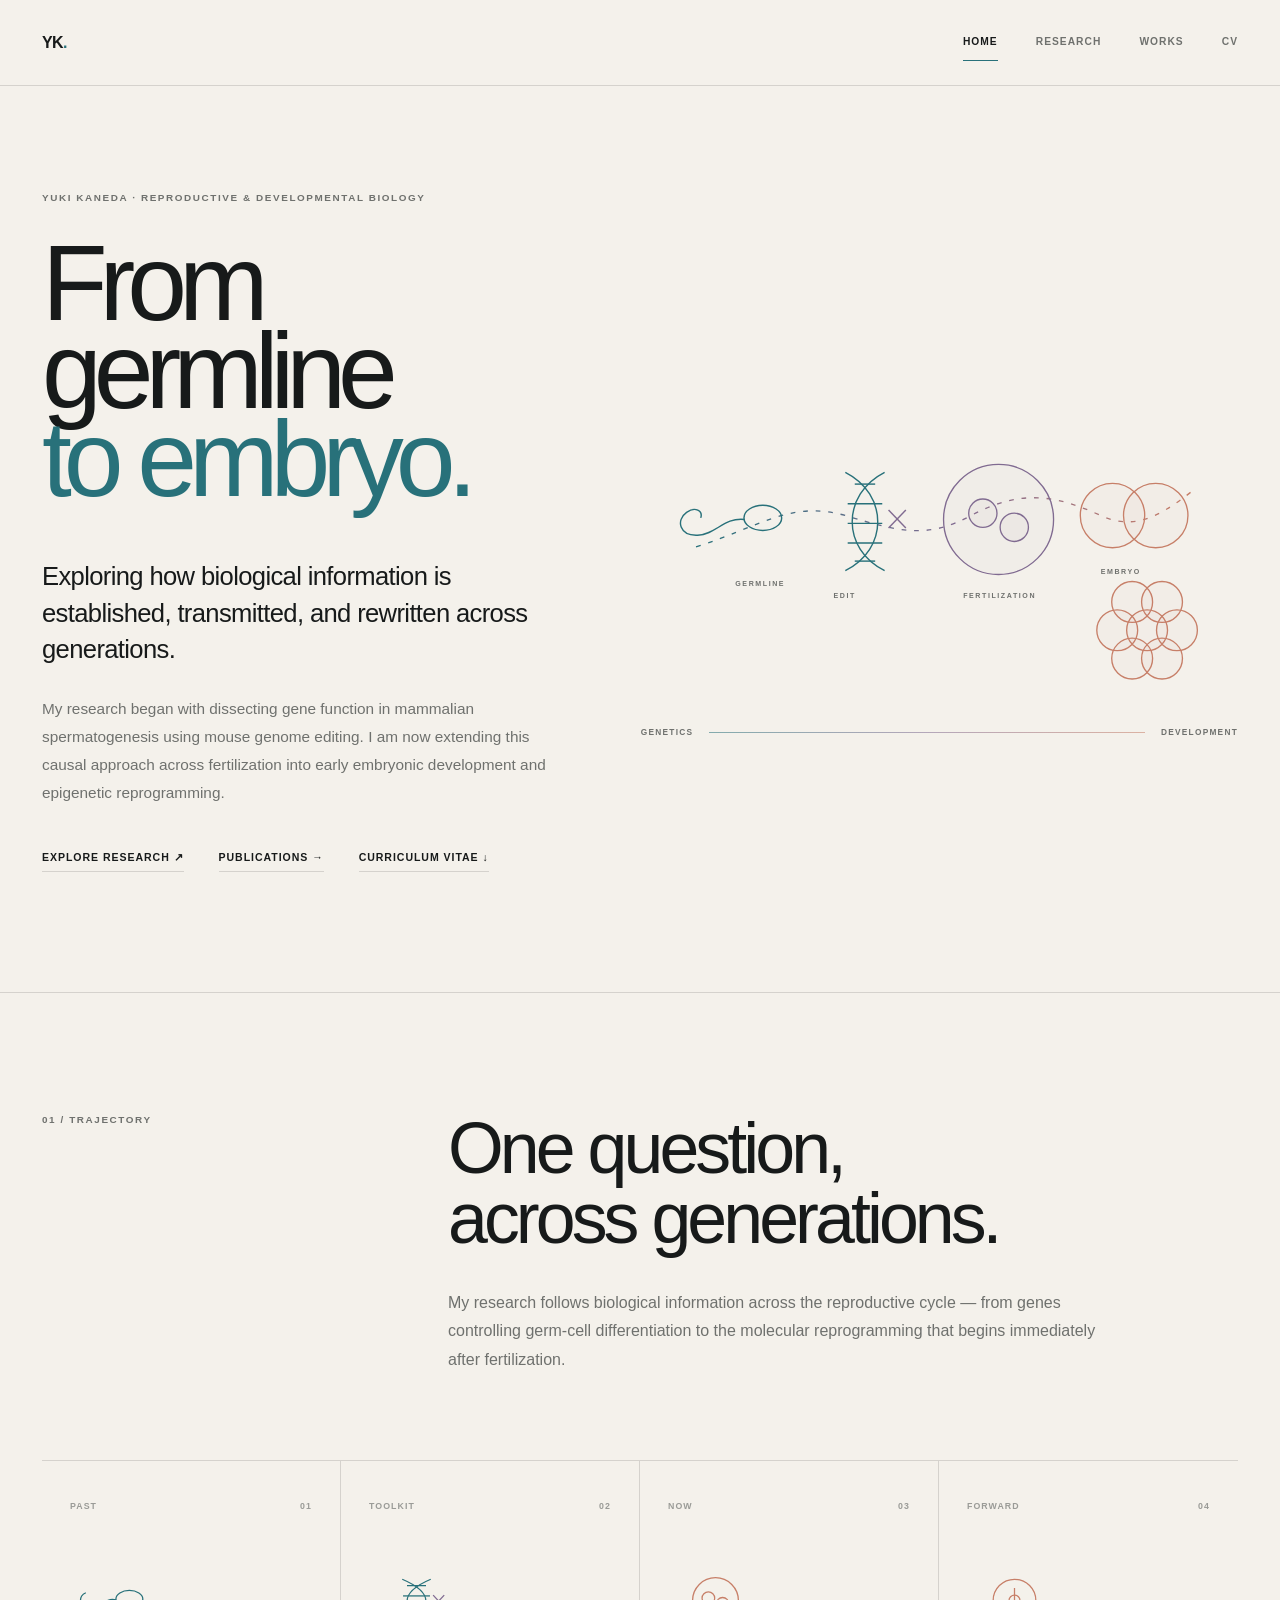
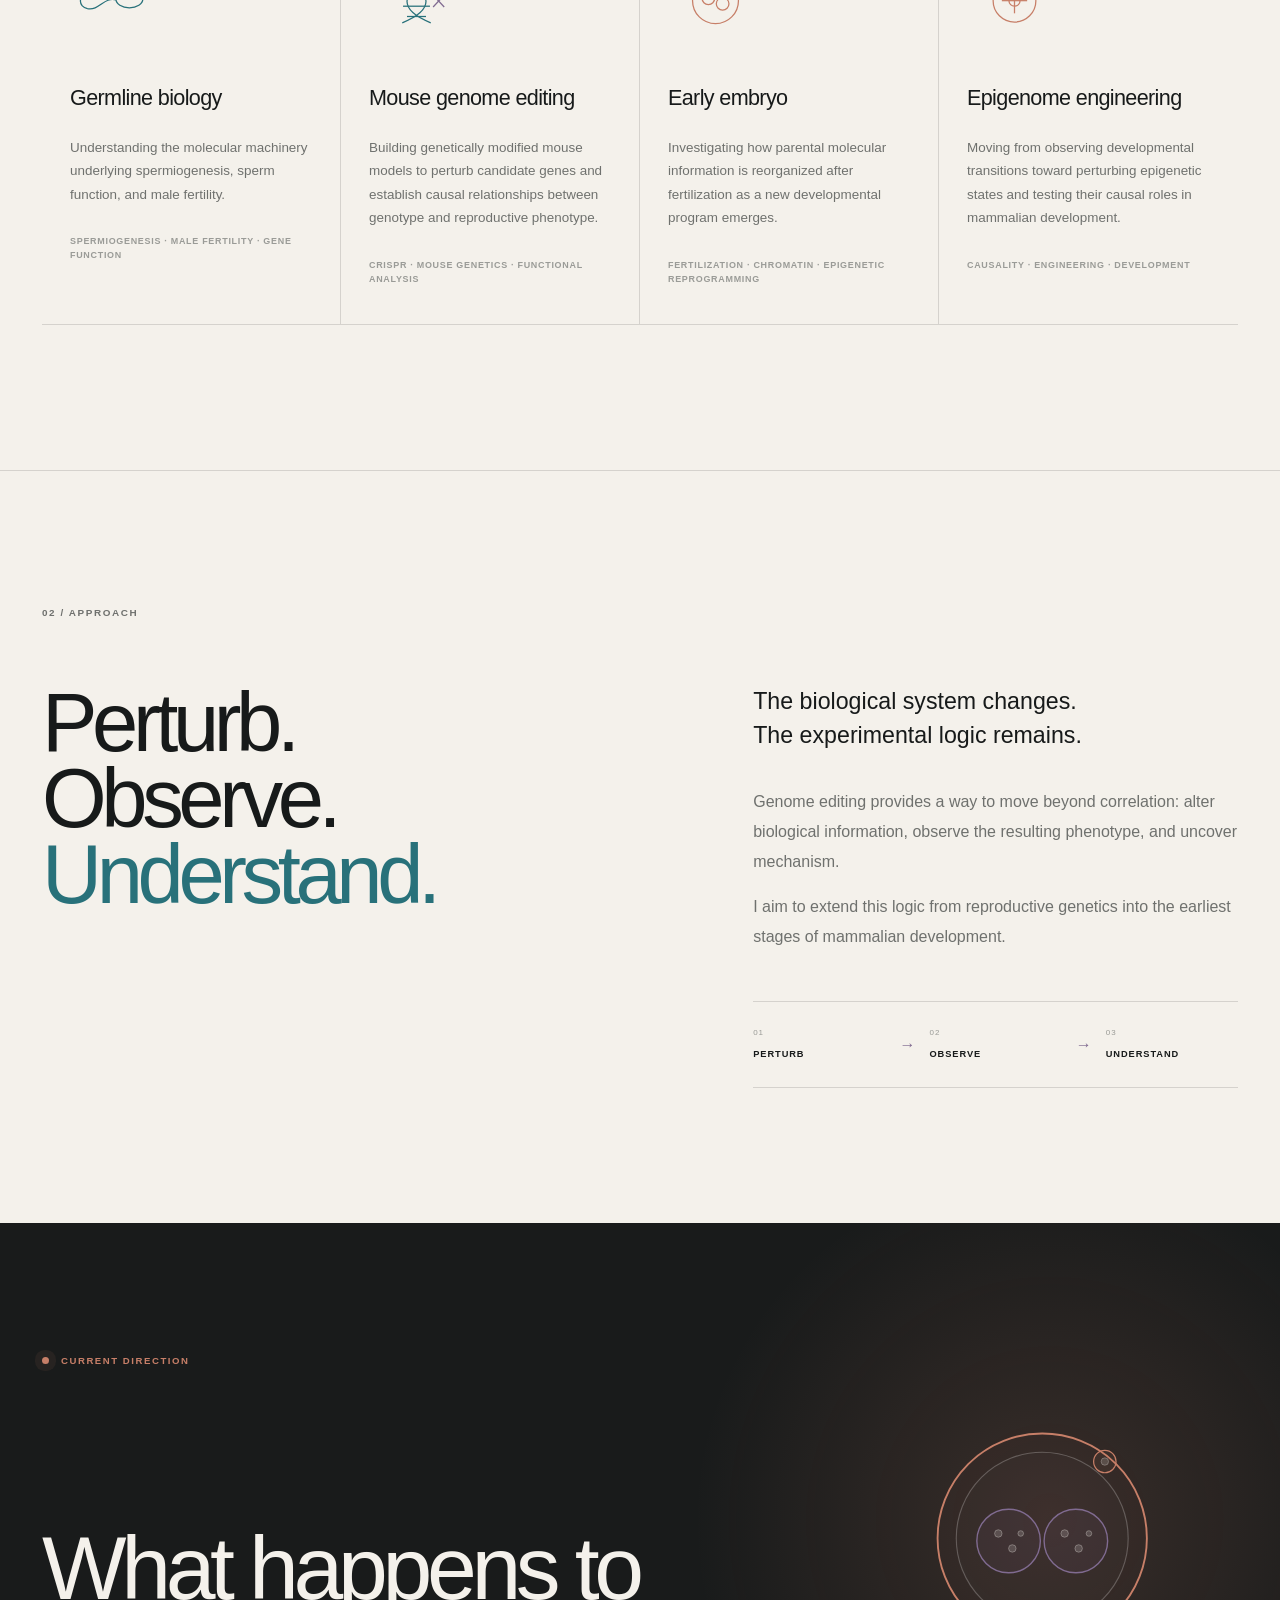
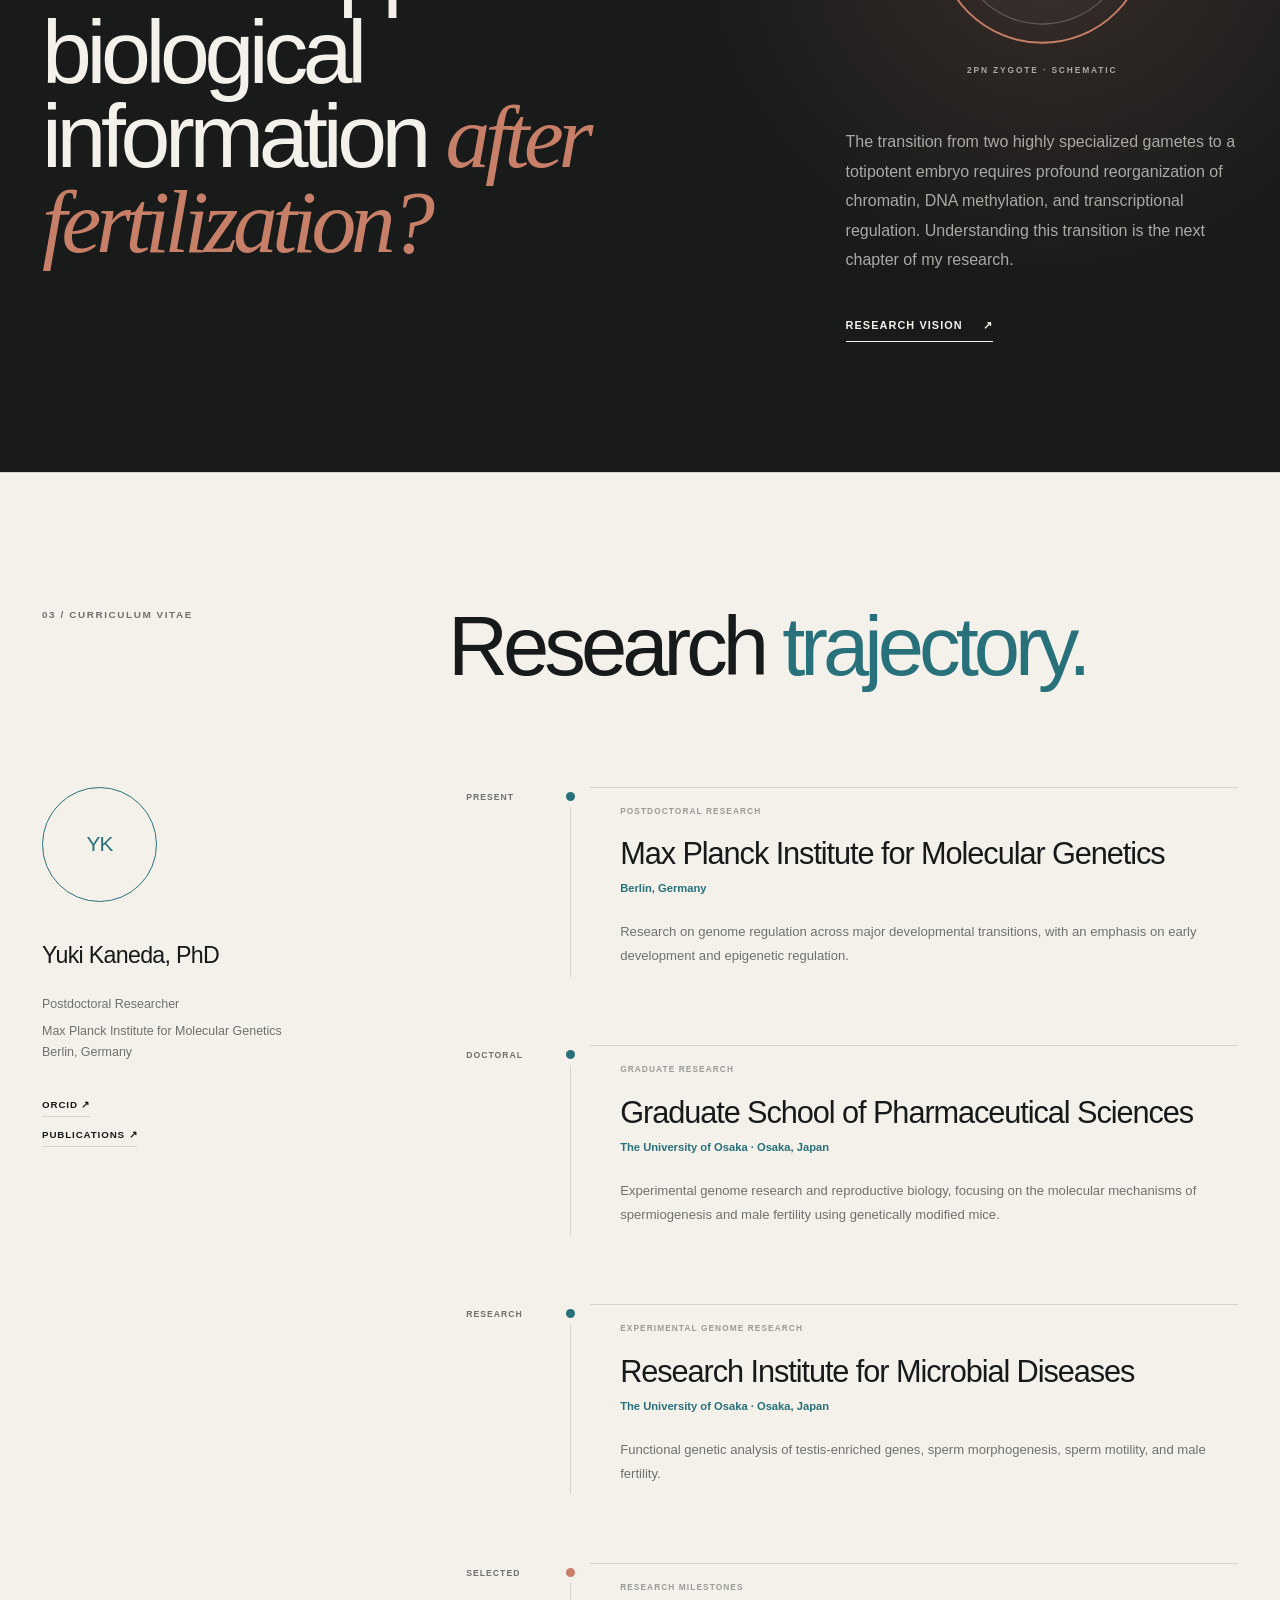
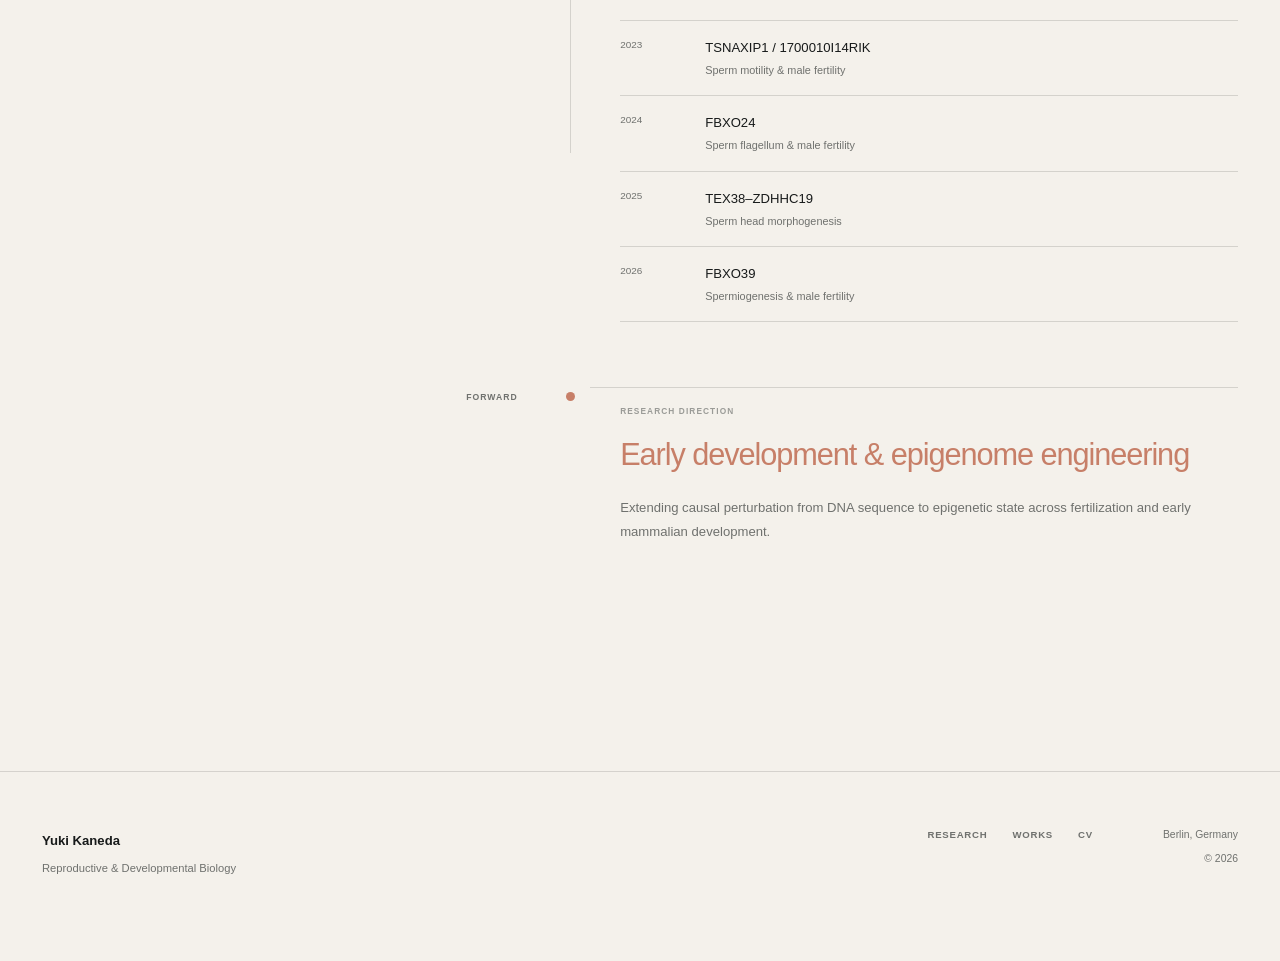
==== commit d946d284: "Fix Works layout and correct 2PN zygote schematic" ====
--- a/index.html
+++ b/index.html
@@ -557,57 +557,37 @@
 
       <div>
 
-        <!-- same illustration language -->
+        <!-- Scientifically grounded schematic of a mouse 2PN zygote -->
 
         <div class="current-embryo">
 
-          <svg viewBox="0 0 420 300" aria-hidden="true">
-
-            <circle
-              class="current-oocyte"
-              cx="210"
-              cy="145"
-              r="105"
-            />
-
-            <circle
-              class="current-inner"
-              cx="210"
-              cy="145"
-              r="88"
-            />
-
-            <circle
-              class="current-pronucleus"
-              cx="178"
-              cy="137"
-              r="31"
-            />
-
-            <circle
-              class="current-pronucleus"
-              cx="242"
-              cy="153"
-              r="31"
-            />
-
-            <path
-              class="current-sperm"
-              d="
-                M20 90
-                C76 78 100 120 133 126
-                C146 128 153 130 160 133
-              "
-            />
-
-            <ellipse
-              class="current-sperm"
-              cx="21"
-              cy="90"
-              rx="15"
-              ry="10"
-            />
-
+          <svg viewBox="0 0 420 320" role="img" aria-labelledby="zygote-title zygote-desc">
+            <title id="zygote-title">Mouse two-pronuclear zygote</title>
+            <desc id="zygote-desc">Schematic showing the zona pellucida, oolemma, maternal and paternal pronuclei with nucleoli, and the second polar body.</desc>
+
+            <!-- zona pellucida and oolemma -->
+            <circle class="current-zona" cx="210" cy="150" r="112"/>
+            <circle class="current-oolemma" cx="210" cy="150" r="92"/>
+
+            <!-- maternal and paternal pronuclei -->
+            <circle class="current-pronucleus" cx="174" cy="153" r="34"/>
+            <circle class="current-pronucleus" cx="246" cy="153" r="34"/>
+
+            <!-- nucleolar precursor bodies -->
+            <g class="current-nucleoli">
+              <circle cx="163" cy="145" r="4"/>
+              <circle cx="178" cy="161" r="4"/>
+              <circle cx="187" cy="145" r="3"/>
+              <circle cx="234" cy="145" r="4"/>
+              <circle cx="249" cy="161" r="4"/>
+              <circle cx="260" cy="145" r="3"/>
+            </g>
+
+            <!-- second polar body in the perivitelline space -->
+            <circle class="current-polar-body" cx="277" cy="68" r="12"/>
+            <circle class="current-polar-core" cx="277" cy="68" r="4"/>
+
+            <text class="current-caption" x="210" y="294" text-anchor="middle">2PN ZYGOTE · SCHEMATIC</text>
           </svg>
 
         </div>
--- a/styles.css
+++ b/styles.css
@@ -2465,3 +2465,812 @@
   }
 
 }
+/* =========================================================
+   HOME STABILIZATION — V2
+   ========================================================= */
+
+/* ---------- illustration ---------- */
+
+.home-science-visual {
+  min-width: 0;
+  padding: 20px 0;
+}
+
+.home-science-visual svg {
+  width: 100%;
+  overflow: visible;
+}
+
+.science-path {
+  fill: none;
+  stroke: url(#homeGradient);
+  stroke-width: 1.7;
+  stroke-dasharray: 6 10;
+  animation: scienceFlow 18s linear infinite;
+}
+
+@keyframes scienceFlow {
+  to {
+    stroke-dashoffset: -160;
+  }
+}
+
+.science-germline,
+.science-dna {
+  fill: none;
+  stroke: var(--germline);
+  stroke-width: 1.8;
+}
+
+.science-edit {
+  stroke: var(--transition);
+}
+
+.science-fertilization {
+  fill: rgba(128, 107, 145, 0.035);
+  stroke: var(--transition);
+  stroke-width: 1.7;
+}
+
+.science-embryo {
+  fill: rgba(199, 127, 104, 0.035);
+  stroke: var(--embryo);
+  stroke-width: 1.7;
+}
+
+.science-late circle {
+  animation: cellPulse 4s ease-in-out infinite alternate;
+}
+
+.science-late circle:nth-child(even) {
+  animation-delay: 0.7s;
+}
+
+@keyframes cellPulse {
+  to {
+    opacity: 0.55;
+  }
+}
+
+.home-science-visual text {
+  fill: var(--muted);
+  font-family: var(--sans);
+  font-size: 9px;
+  font-weight: 650;
+  letter-spacing: 2px;
+}
+
+.visual-scale {
+  display: grid;
+  grid-template-columns: auto 1fr auto;
+  gap: 16px;
+  align-items: center;
+
+  margin-top: 10px;
+
+  color: var(--muted);
+  font-size: 0.52rem;
+  font-weight: 650;
+  letter-spacing: 0.15em;
+}
+
+.visual-scale-line {
+  height: 1px;
+
+  background:
+    linear-gradient(
+      90deg,
+      var(--germline),
+      var(--transition),
+      var(--embryo)
+    );
+
+  opacity: 0.55;
+}
+
+
+/* ---------- trajectory heading ---------- */
+
+.trajectory-heading {
+  align-items: start;
+}
+
+.section-intro {
+  max-width: 650px;
+
+  margin: 35px 0 0;
+
+  color: var(--muted);
+  line-height: 1.8;
+}
+
+
+/* ---------- cards ---------- */
+
+.stage-top {
+  display: flex;
+  justify-content: space-between;
+
+  color: var(--soft);
+
+  font-size: 0.55rem;
+  font-weight: 650;
+
+  letter-spacing: 0.12em;
+}
+
+.mini-illustration {
+  width: 95px;
+  height: 85px;
+
+  margin: 45px 0 38px;
+
+  display: flex;
+  align-items: center;
+}
+
+.mini-illustration svg {
+  width: 100%;
+  height: auto;
+
+  fill: none;
+
+  stroke: var(--germline);
+  stroke-width: 1.6;
+}
+
+.embryo-mini svg,
+.engineering-mini svg {
+  stroke: var(--embryo);
+}
+
+.mini-cut {
+  stroke: var(--transition);
+}
+
+
+/* ---------- approach ---------- */
+
+.approach-section {
+  max-width: var(--max-width);
+
+  margin: 0 auto;
+  padding: 135px var(--page-padding);
+
+  border-top: 1px solid var(--line);
+}
+
+.approach-section > .section-number {
+  margin-bottom: 65px;
+}
+
+.approach-grid {
+  display: grid;
+  grid-template-columns: 1fr 0.82fr;
+
+  gap: 120px;
+  align-items: start;
+}
+
+.approach-grid h2 {
+  margin: 0;
+
+  font-size: clamp(3.7rem, 6.5vw, 7rem);
+  font-weight: 300;
+
+  line-height: 0.91;
+  letter-spacing: -0.065em;
+}
+
+.approach-grid h2 span {
+  color: var(--germline);
+}
+
+.approach-copy {
+  max-width: 590px;
+}
+
+.approach-copy > p {
+  color: var(--muted);
+  line-height: 1.85;
+}
+
+.approach-lead {
+  margin-bottom: 35px;
+
+  color: var(--ink) !important;
+
+  font-size: 1.45rem;
+  font-weight: 300;
+
+  line-height: 1.45 !important;
+}
+
+.causal-diagram {
+  display: grid;
+  grid-template-columns: 1fr auto 1fr auto 1fr;
+
+  gap: 14px;
+  align-items: center;
+
+  margin-top: 50px;
+  padding: 25px 0;
+
+  border-top: 1px solid var(--line);
+  border-bottom: 1px solid var(--line);
+}
+
+.causal-diagram div {
+  display: flex;
+  flex-direction: column;
+  gap: 7px;
+}
+
+.causal-diagram span {
+  color: var(--soft);
+
+  font-size: 0.5rem;
+  letter-spacing: 0.12em;
+}
+
+.causal-diagram strong {
+  font-size: 0.58rem;
+  letter-spacing: 0.1em;
+}
+
+.causal-diagram i {
+  color: var(--transition);
+  font-style: normal;
+}
+
+
+/* ---------- current direction ---------- */
+
+.current-grid {
+  display: grid;
+  grid-template-columns: 1fr 0.55fr;
+
+  gap: 90px;
+  align-items: center;
+}
+
+.current-section h2 {
+  margin-top: 70px;
+}
+
+.current-embryo {
+  width: 100%;
+  max-width: 420px;
+
+  margin: 20px auto 30px;
+}
+
+.current-zona {
+  fill: rgba(199, 127, 104, 0.018);
+  stroke: var(--embryo);
+  stroke-width: 2;
+}
+
+.current-oolemma {
+  fill: rgba(255, 255, 255, 0.012);
+  stroke: rgba(255, 255, 255, 0.24);
+  stroke-width: 1.2;
+}
+
+.current-pronucleus {
+  fill: rgba(128, 107, 145, 0.08);
+
+  stroke: var(--transition);
+  stroke-width: 1.5;
+}
+
+.current-nucleoli {
+  fill: rgba(244, 241, 235, 0.16);
+  stroke: rgba(244, 241, 235, 0.4);
+  stroke-width: 0.8;
+}
+
+.current-polar-body {
+  fill: rgba(199, 127, 104, 0.07);
+  stroke: var(--embryo);
+  stroke-width: 1.3;
+}
+
+.current-polar-core {
+  fill: rgba(244, 241, 235, 0.16);
+  stroke: rgba(244, 241, 235, 0.36);
+  stroke-width: 0.8;
+}
+
+.current-caption {
+  fill: var(--dark-muted);
+  font-family: var(--sans);
+  font-size: 9px;
+  font-weight: 650;
+  letter-spacing: 2px;
+}
+
+.current-grid .current-copy {
+  margin: 0;
+
+  color: var(--dark-muted);
+}
+
+
+/* =========================================================
+   CV
+   ========================================================= */
+
+.cv-section {
+  max-width: var(--max-width);
+
+  margin: 0 auto;
+  padding: 135px var(--page-padding) 150px;
+
+  border-top: 1px solid var(--line);
+}
+
+.cv-heading {
+  display: grid;
+  grid-template-columns: 0.4fr 1fr;
+
+  gap: 90px;
+
+  margin-bottom: 100px;
+}
+
+.cv-heading h2 {
+  margin: 0;
+
+  font-size: clamp(3.7rem, 6.5vw, 7rem);
+  font-weight: 300;
+
+  line-height: 0.94;
+  letter-spacing: -0.06em;
+}
+
+.cv-heading h2 span {
+  color: var(--germline);
+}
+
+.cv-layout {
+  display: grid;
+  grid-template-columns: 0.42fr 1fr;
+
+  gap: 100px;
+}
+
+
+/* profile */
+
+.cv-profile {
+  align-self: start;
+
+  position: sticky;
+  top: 40px;
+}
+
+.cv-monogram {
+  width: 115px;
+  height: 115px;
+
+  margin-bottom: 35px;
+
+  display: flex;
+  align-items: center;
+  justify-content: center;
+
+  border: 1px solid var(--germline);
+  border-radius: 50%;
+
+  color: var(--germline);
+
+  font-size: 1.3rem;
+  font-weight: 300;
+
+  letter-spacing: -0.04em;
+}
+
+.cv-profile h3 {
+  margin: 0 0 20px;
+
+  font-size: 1.45rem;
+  font-weight: 400;
+
+  letter-spacing: -0.03em;
+}
+
+.cv-profile p {
+  margin: 7px 0;
+
+  color: var(--muted);
+
+  font-size: 0.78rem;
+  line-height: 1.65;
+}
+
+.cv-profile-links {
+  display: flex;
+  flex-direction: column;
+
+  gap: 10px;
+
+  margin-top: 35px;
+}
+
+.cv-profile-links a {
+  width: fit-content;
+
+  padding-bottom: 3px;
+
+  border-bottom: 1px solid var(--line);
+
+  font-size: 0.61rem;
+  font-weight: 650;
+
+  letter-spacing: 0.09em;
+  text-transform: uppercase;
+}
+
+
+/* timeline */
+
+.cv-timeline {
+  position: relative;
+}
+
+.cv-entry {
+  display: grid;
+  grid-template-columns: 100px 24px 1fr;
+
+  min-height: 190px;
+
+  opacity: 1;
+  transform: none;
+}
+
+.js .cv-entry {
+  opacity: 0;
+  transform: translateY(12px);
+
+  transition:
+    opacity 0.6s ease,
+    transform 0.6s ease;
+}
+
+.js .cv-entry.visible {
+  opacity: 1;
+  transform: translateY(0);
+}
+
+.cv-date {
+  padding-top: 4px;
+
+  color: var(--muted);
+
+  font-size: 0.54rem;
+  font-weight: 650;
+
+  letter-spacing: 0.12em;
+}
+
+.cv-marker {
+  width: 9px;
+  height: 9px;
+
+  position: relative;
+
+  margin-top: 5px;
+
+  border-radius: 50%;
+
+  background: var(--germline);
+}
+
+.cv-marker::after {
+  content: "";
+
+  width: 1px;
+
+  position: absolute;
+
+  top: 15px;
+  bottom: -176px;
+  left: 4px;
+
+  background: var(--line);
+}
+
+.cv-entry:last-child .cv-marker::after {
+  display: none;
+}
+
+.embryo-marker {
+  background: var(--embryo);
+}
+
+.cv-entry-content {
+  padding: 0 0 65px 30px;
+
+  border-top: 1px solid var(--line);
+}
+
+.cv-type {
+  margin: 17px 0 17px;
+
+  color: var(--soft) !important;
+
+  font-size: 0.52rem !important;
+  font-weight: 650;
+
+  letter-spacing: 0.13em;
+}
+
+.cv-entry-content h3 {
+  max-width: 700px;
+
+  margin: 0 0 7px;
+
+  font-size: clamp(1.35rem, 2.4vw, 2.1rem);
+  font-weight: 350;
+
+  line-height: 1.25;
+  letter-spacing: -0.035em;
+}
+
+.cv-place {
+  color: var(--germline) !important;
+
+  font-size: 0.7rem !important;
+  font-weight: 600;
+}
+
+.cv-entry-content > p:last-child {
+  max-width: 670px;
+
+  margin-top: 22px;
+
+  color: var(--muted);
+
+  font-size: 0.82rem;
+  line-height: 1.8;
+}
+
+
+/* milestones */
+
+.cv-milestones {
+  margin-top: 25px;
+}
+
+.cv-milestones > div {
+  display: grid;
+  grid-template-columns: 65px 1fr;
+
+  gap: 20px;
+
+  padding: 16px 0;
+
+  border-top: 1px solid var(--line);
+}
+
+.cv-milestones > div:last-child {
+  border-bottom: 1px solid var(--line);
+}
+
+.cv-milestones span {
+  color: var(--muted);
+
+  font-size: 0.62rem;
+}
+
+.cv-milestones p {
+  margin: 0;
+
+  font-size: 0.82rem;
+}
+
+.cv-milestones small {
+  display: block;
+
+  margin-top: 4px;
+
+  color: var(--muted);
+
+  font-size: 0.68rem;
+}
+
+.cv-forward h3 {
+  color: var(--embryo);
+}
+
+
+/* =========================================================
+   STABILITY / BUG FIXES
+   ========================================================= */
+
+/*
+   Content must remain visible when JS fails.
+   Animations are only activated after JS adds .js.
+*/
+
+.research-stage {
+  opacity: 1;
+  transform: none;
+}
+
+.js .research-stage {
+  opacity: 0;
+  transform: translateY(14px);
+}
+
+.js .research-stage.visible {
+  opacity: 1;
+  transform: translateY(0);
+}
+
+
+/*
+   Prevent horizontal overflow from SVG/text.
+*/
+
+main,
+section,
+article,
+div {
+  min-width: 0;
+}
+
+body {
+  overflow-x: hidden;
+}
+
+
+/*
+   Avoid huge words breaking layouts.
+*/
+
+h1,
+h2,
+h3,
+p {
+  overflow-wrap: break-word;
+}
+
+
+/* =========================================================
+   MOBILE
+   ========================================================= */
+
+@media (max-width: 760px) {
+
+  .site-header nav {
+    gap: 15px;
+  }
+
+  .site-header nav a {
+    font-size: 0.51rem;
+  }
+
+
+  .home-science-visual {
+    max-width: 650px;
+    margin: 0 auto;
+  }
+
+
+  .approach-grid,
+  .cv-heading,
+  .cv-layout,
+  .current-grid {
+    grid-template-columns: 1fr;
+
+    gap: 50px;
+  }
+
+
+  .approach-section,
+  .cv-section {
+    padding-top: 90px;
+    padding-bottom: 100px;
+  }
+
+
+  .cv-heading {
+    margin-bottom: 65px;
+  }
+
+
+  .cv-profile {
+    position: static;
+
+    padding-bottom: 50px;
+
+    border-bottom: 1px solid var(--line);
+  }
+
+
+  .cv-entry {
+    grid-template-columns: 65px 18px 1fr;
+  }
+
+
+  .cv-entry-content {
+    padding-left: 20px;
+  }
+
+
+  .causal-diagram {
+    grid-template-columns: 1fr;
+  }
+
+  .causal-diagram i {
+    transform: rotate(90deg);
+    width: fit-content;
+  }
+
+
+  .current-section h2 {
+    margin-top: 45px;
+  }
+
+
+  .current-embryo {
+    margin-top: 0;
+  }
+
+}
+
+
+@media (max-width: 480px) {
+
+  .site-header {
+    padding-left: 16px;
+    padding-right: 16px;
+  }
+
+  .site-header nav {
+    gap: 10px;
+  }
+
+  .site-header nav a {
+    font-size: 0.47rem;
+    letter-spacing: 0.04em;
+  }
+
+
+  .cv-entry {
+    grid-template-columns: 54px 14px 1fr;
+  }
+
+
+  .cv-date {
+    font-size: 0.47rem;
+  }
+
+
+  .cv-entry-content {
+    padding-left: 15px;
+  }
+
+}
+
+
+/* =========================================================
+   REDUCED MOTION
+   ========================================================= */
+
+@media (prefers-reduced-motion: reduce) {
+
+  .science-path,
+  .science-late circle {
+    animation: none !important;
+  }
+
+  .js .research-stage,
+  .js .cv-entry {
+    opacity: 1;
+    transform: none;
+  }
+
+}
